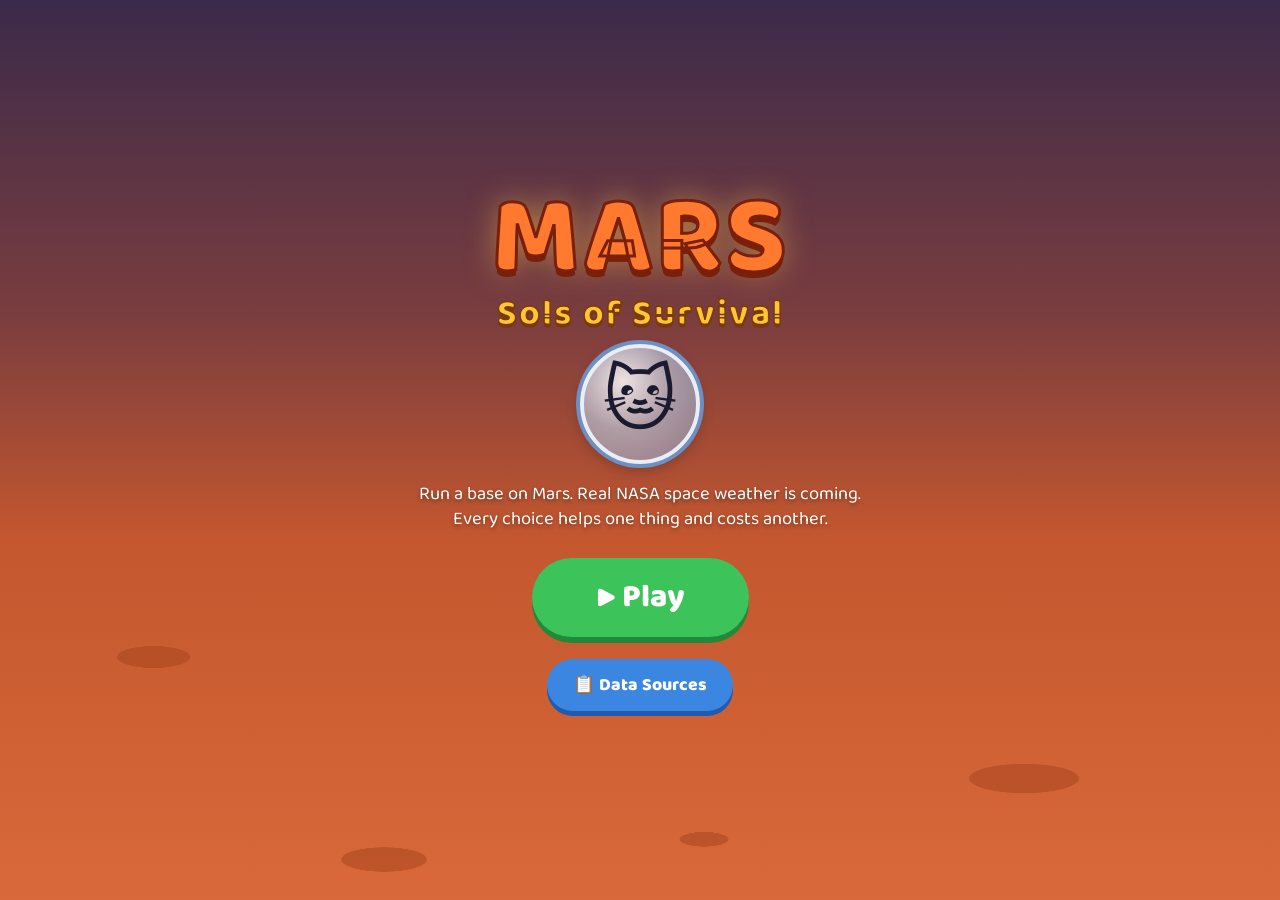
==== index.html @ ceb1aca8 "Playable MVP: 5-Sol Quick Mission with Ask Earth, debrief, data sources Co-Authored-By: Claude Opus " ====
<!doctype html>
<html lang="en">
<head>
  <meta charset="utf-8">
  <meta name="viewport" content="width=device-width, initial-scale=1">
  <title>Mars: Sols of Survival</title>
  <meta name="description" content="A browser game for kids: run a Mars outpost through real NASA space-weather events.">
  <link rel="preconnect" href="https://fonts.googleapis.com">
  <link rel="preconnect" href="https://fonts.gstatic.com" crossorigin>
  <link href="https://fonts.googleapis.com/css2?family=Baloo+2:wght@500;700;800&display=swap" rel="stylesheet">
  <link rel="stylesheet" href="css/style.css">
</head>
<body>

  <!-- ============ TITLE ============ -->
  <section id="screen-title" class="screen active">
    <div class="title-wrap">
      <h1 class="logo">MARS<span>Sols of Survival</span></h1>
      <div class="cat big" aria-hidden="true">🐱</div>
      <p class="tagline">Run a base on Mars. Real NASA space weather is coming.<br>Every choice helps one thing and costs another.</p>
      <button class="btn btn-play" data-action="start">▶ Play</button>
      <div class="row">
        <button class="btn btn-blue" data-action="sources">📋 Data Sources</button>
      </div>
    </div>
  </section>

  <!-- ============ BRIEFING ============ -->
  <section id="screen-brief" class="screen">
    <div class="panel brief">
      <h2>Mission briefing</h2>
      <p class="cat-line"><span class="cat" aria-hidden="true">🐱</span> Hi, commander! I'm Astro-Cat. Keep these three bars above zero for <b>5 Sols</b>.</p>
      <ul class="brief-list">
        <li><span class="ico">⚡</span><b>Power</b> runs everything. It drops every Sol.</li>
        <li><span class="ico">💨</span><b>Life Support</b> is air, water and food. It drops every Sol.</li>
        <li><span class="ico">🧑‍🚀</span><b>Crew Health</b> drops when radiation hits the crew.</li>
      </ul>
      <p class="small"><b>Sol</b> = one day on Mars (24 hours and 40 minutes).</p>
      <button class="btn btn-play" data-action="begin">Let's go!</button>
    </div>
  </section>

  <!-- ============ GAME ============ -->
  <section id="screen-game" class="screen">
    <header class="topbar">
      <div class="sol" id="sol-label">SOL 1</div>
      <div class="bars">
        <div class="bar" id="bar-power"><span class="ico">⚡</span><div class="track"><div class="fill"></div><span class="num"></span></div><span class="lbl">Power</span></div>
        <div class="bar" id="bar-life"><span class="ico">💨</span><div class="track"><div class="fill"></div><span class="num"></span></div><span class="lbl">Life Support</span></div>
        <div class="bar" id="bar-health"><span class="ico">🧑‍🚀</span><div class="track"><div class="fill"></div><span class="num"></span></div><span class="lbl">Crew Health</span></div>
      </div>
      <div class="shield" title="Shield Level"><span class="ico">🛡️</span><span><span id="shield-num">0</span>/3</span><span class="lbl">Shield</span></div>
      <div class="stars" title="Science Stars"><span class="ico">⭐</span><span id="stars-num">0</span><span class="lbl">Stars</span></div>
    </header>

    <main class="game-main">
      <div class="base">
        <div class="base-title">Your base</div>
        <div class="slots" id="slots"></div>
        <div class="net" id="net-line"></div>
      </div>

      <aside class="tray">
        <div class="tray-head">
          <h3>Build &amp; Work</h3>
          <div class="ap" id="ap" aria-label="Action points"></div>
        </div>
        <div id="tray-buttons"></div>
        <button class="btn btn-go" id="btn-ready" data-action="ready">Ready! Bring on the Sol ▶</button>
      </aside>

      <aside class="forecast" id="forecast"></aside>
    </main>

    <footer class="cat-box">
      <span class="cat" aria-hidden="true">🐱</span>
      <p id="cat-say">Let's build!</p>
    </footer>
  </section>

  <!-- ============ EVENT / REVEAL OVERLAY ============ -->
  <div id="overlay" class="overlay hidden" role="dialog" aria-modal="true">
    <div class="panel modal" id="modal"></div>
  </div>

  <!-- ============ DEBRIEF ============ -->
  <section id="screen-debrief" class="screen">
    <div class="panel debrief" id="debrief"></div>
  </section>

  <!-- ============ DATA SOURCES ============ -->
  <section id="screen-sources" class="screen">
    <div class="panel sources">
      <h2>Data Sources</h2>
      <p>Every event in this game really happened. Each one shows its source.</p>
      <div id="sources-list"></div>
      <div class="real-vs">
        <h3>Real vs. simplified</h3>
        <p><b>Real:</b> event dates, flare classes, radiation measurements, Earth–Mars light delay, the 2018 dust storm.</p>
        <p><b>Simplified for play:</b> bar sizes, how much each module makes, how fast Sols go by, and how radiation turns into Crew Health points.</p>
        <p><b>Badges:</b> <span class="badge archive">ARCHIVE</span> means real past data stored in the game. Nothing here is live unless it says <span class="badge live">LIVE</span>.</p>
      </div>
      <div class="ai-note">
        <h3>How we made this</h3>
        <p>Game code was written with help from Claude (Anthropic). Concept art was AI-generated. Our team chose and checked all NASA data, facts and game design.</p>
      </div>
      <button class="btn btn-blue" data-action="home">◀ Back</button>
    </div>
  </section>

  <script src="data/events.js"></script>
  <script src="js/game.js"></script>
</body>
</html>
---- css/style.css ----
/* Mars: Sols of Survival – styles
   Bright cartoon Mars look from the mockups. Every bar uses icon + number, not only color. */

:root {
  --sky-top: #3b2a4a;
  --sky-bottom: #c4572e;
  --ground: #d9693a;
  --ground-dark: #a8461f;
  --panel: #1f3f7a;
  --panel-light: #2c5aa8;
  --panel-border: #5fa8ff;
  --card: #fff6e6;
  --ink: #1b1b2f;
  --ink-soft: #4a4a63;
  --white: #ffffff;
  --gold: #ffc533;
  --power: #ffb020;
  --life: #3fb6e8;
  --health: #45c26a;
  --danger: #e5484d;
  --go: #3cc35a;
  --go-dark: #23893a;
  --blue: #3a86e0;
  --blue-dark: #1f5bb0;
  --radius: 18px;
  --font: "Baloo 2", "Segoe UI", system-ui, sans-serif;
}

* { box-sizing: border-box; }

html, body { margin: 0; height: 100%; }

body {
  font-family: var(--font);
  color: var(--ink);
  background: linear-gradient(180deg, var(--sky-top) 0%, #7a3d3f 35%, var(--sky-bottom) 60%, var(--ground) 100%);
  background-attachment: fixed;
  min-height: 100vh;
  font-size: 18px;
  line-height: 1.35;
}

/* crater dots on the ground */
body::before {
  content: "";
  position: fixed; inset: 55% 0 0 0;
  background:
    radial-gradient(ellipse 60px 18px at 12% 40%, var(--ground-dark) 60%, transparent 62%),
    radial-gradient(ellipse 90px 24px at 80% 70%, var(--ground-dark) 60%, transparent 62%),
    radial-gradient(ellipse 40px 12px at 55% 85%, var(--ground-dark) 60%, transparent 62%),
    radial-gradient(ellipse 70px 20px at 30% 90%, var(--ground-dark) 60%, transparent 62%);
  opacity: .55;
  pointer-events: none;
  z-index: -1;
}

button { font-family: inherit; }

.hidden { display: none !important; }

/* ---------- screens ---------- */
.screen { display: none; min-height: 100vh; padding: 16px; }
.screen.active { display: flex; flex-direction: column; }

/* ---------- buttons ---------- */
.btn {
  border: 0;
  border-radius: 999px;
  padding: 12px 26px;
  font-size: 1.1rem;
  font-weight: 800;
  cursor: pointer;
  color: var(--white);
  background: var(--blue);
  box-shadow: 0 5px 0 var(--blue-dark);
  transition: transform .08s, box-shadow .08s, filter .15s;
  min-height: 48px;
}
.btn:hover { filter: brightness(1.08); }
.btn:active { transform: translateY(3px); box-shadow: 0 2px 0 var(--blue-dark); }
.btn:focus-visible { outline: 4px solid var(--gold); outline-offset: 3px; }
.btn:disabled { filter: grayscale(.8) brightness(.85); cursor: not-allowed; }
.btn-play, .btn-go { background: var(--go); box-shadow: 0 6px 0 var(--go-dark); }
.btn-play { font-size: 2rem; padding: 14px 64px; }
.btn-blue { background: var(--blue); }

/* ---------- title ---------- */
.title-wrap { margin: auto; text-align: center; max-width: 640px; }
.logo {
  margin: 0;
  font-size: clamp(4rem, 14vw, 7rem);
  font-weight: 800;
  line-height: .9;
  color: #ff7a2f;
  -webkit-text-stroke: 3px #7a1f0a;
  text-shadow: 0 6px 0 #7a1f0a, 0 0 30px rgba(255, 200, 80, .5);
  letter-spacing: 2px;
}
.logo span {
  display: block;
  font-size: .32em;
  color: var(--gold);
  -webkit-text-stroke: 1.5px #7a3a0a;
  text-shadow: 0 3px 0 #7a3a0a;
  margin-top: 8px;
}
.tagline { color: var(--white); font-size: 1.15rem; text-shadow: 0 2px 4px rgba(0,0,0,.4); margin: 18px 0 26px; }
.row { display: flex; gap: 14px; justify-content: center; margin-top: 22px; flex-wrap: wrap; }

/* Astro-Cat: a cat in a helmet bubble */
.cat {
  display: inline-grid; place-items: center;
  width: 64px; height: 64px;
  font-size: 38px;
  border-radius: 50%;
  background: radial-gradient(circle at 35% 30%, rgba(255,255,255,.85), rgba(190,225,255,.55) 45%, rgba(120,170,230,.45));
  border: 4px solid #e8eef8;
  box-shadow: 0 0 0 4px #6c8fc4, 0 6px 14px rgba(0,0,0,.25);
  flex: 0 0 auto;
}
.cat.big { width: 120px; height: 120px; font-size: 72px; margin: 14px auto 0; }

/* ---------- panels ---------- */
.panel {
  background: var(--card);
  border-radius: var(--radius);
  border: 5px solid var(--panel-border);
  box-shadow: 0 10px 0 rgba(0,0,0,.18), 0 20px 40px rgba(0,0,0,.25);
  padding: 22px 26px;
  max-width: 760px;
  width: 100%;
  margin: auto;
}
.panel h2 { margin: 0 0 10px; font-size: 2rem; color: #c94a17; }
.panel h3 { margin: 16px 0 6px; color: var(--blue-dark); }
.small { font-size: .95rem; color: var(--ink-soft); }

.cat-line { display: flex; gap: 14px; align-items: center; font-size: 1.15rem; }
.brief-list { list-style: none; padding: 0; margin: 16px 0; }
.brief-list li { display: flex; align-items: center; gap: 12px; padding: 8px 0; font-size: 1.1rem; }
.brief-list .ico { font-size: 1.8rem; width: 40px; text-align: center; }

/* ---------- game top bar ---------- */
#screen-game { padding: 12px; gap: 12px; }
.topbar {
  display: flex; align-items: center; gap: 14px; flex-wrap: wrap;
  background: rgba(20, 20, 40, .55);
  border-radius: var(--radius);
  padding: 10px 14px;
  color: var(--white);
}
.sol {
  font-size: 2.2rem; font-weight: 800; color: #ff8a3d;
  -webkit-text-stroke: 1.5px #6a1a06; text-shadow: 0 3px 0 #6a1a06;
  min-width: 120px;
}
.bars { display: flex; gap: 14px; flex: 1; flex-wrap: wrap; }
.bar { display: grid; grid-template-columns: auto 1fr; grid-template-rows: auto auto; column-gap: 6px; flex: 1; min-width: 170px; }
.bar .ico { grid-row: 1 / 3; font-size: 1.9rem; align-self: center; }
.bar .track {
  position: relative; height: 30px; border-radius: 999px;
  background: rgba(0,0,0,.45); border: 3px solid rgba(255,255,255,.7); overflow: hidden;
}
.bar .fill { height: 100%; width: 50%; border-radius: 999px; transition: width .6s ease; }
#bar-power .fill { background: linear-gradient(180deg, #ffd166, var(--power)); }
#bar-life .fill { background: linear-gradient(180deg, #8fe0ff, var(--life)); }
#bar-health .fill { background: linear-gradient(180deg, #8ff0a8, var(--health)); }
.bar.low .track { border-color: var(--danger); animation: pulse 1s infinite; }
.bar .num { position: absolute; inset: 0; display: grid; place-items: center; font-weight: 800; color: var(--white); text-shadow: 0 1px 3px #000; }
.bar .lbl { font-size: .9rem; font-weight: 700; text-align: center; }
.shield, .stars { display: grid; justify-items: center; font-weight: 800; font-size: 1.2rem; min-width: 64px; }
.shield .ico, .stars .ico { font-size: 1.7rem; }
.shield .lbl, .stars .lbl { font-size: .8rem; font-weight: 700; }

@keyframes pulse { 50% { box-shadow: 0 0 0 4px rgba(229,72,77,.6); } }

/* ---------- game main area ---------- */
.game-main {
  display: grid;
  grid-template-columns: 1fr 300px;
  grid-template-rows: 1fr auto;
  grid-template-areas: "base tray" "forecast tray";
  gap: 12px;
  flex: 1;
}
.base {
  grid-area: base;
  background: rgba(255, 220, 120, .12);
  border: 3px dashed rgba(255, 230, 140, .8);
  border-radius: var(--radius);
  padding: 14px;
  display: flex; flex-direction: column;
}
.base-title { color: var(--white); font-weight: 800; font-size: 1.2rem; text-shadow: 0 2px 3px rgba(0,0,0,.4); }
.slots {
  display: grid;
  grid-template-columns: repeat(auto-fill, minmax(118px, 1fr));
  gap: 10px; margin-top: 10px; align-content: start; flex: 1;
}
.slot {
  background: rgba(255,255,255,.88);
  border-radius: 14px;
  padding: 10px 6px;
  text-align: center;
  border: 3px solid #f2c27a;
  box-shadow: 0 4px 0 rgba(0,0,0,.15);
  animation: pop .35s ease;
}
.slot .big-ico { font-size: 2.6rem; line-height: 1; }
.slot .name { font-weight: 800; font-size: .95rem; }
.slot .eff { font-size: .8rem; color: var(--ink-soft); }
.slot.habitat { border-color: #9fb6d6; background: rgba(235,242,255,.92); }
.slot.empty { background: rgba(255,255,255,.2); border: 3px dashed rgba(255,255,255,.6); color: rgba(255,255,255,.85); box-shadow: none; display: grid; place-items: center; font-weight: 700; animation: none; }
@keyframes pop { 0% { transform: scale(.6); opacity: 0; } 70% { transform: scale(1.08); } 100% { transform: scale(1); opacity: 1; } }

.net {
  margin-top: 10px; background: rgba(0,0,0,.4); color: var(--white);
  border-radius: 12px; padding: 8px 12px; font-weight: 700; font-size: .95rem;
}
.net .pos { color: #8ff0a8; }
.net .neg { color: #ffb3b3; }

/* ---------- build tray ---------- */
.tray {
  grid-area: tray;
  background: var(--panel);
  border: 4px solid var(--panel-border);
  border-radius: var(--radius);
  padding: 12px;
  color: var(--white);
  display: flex; flex-direction: column; gap: 8px;
}
.tray-head { display: flex; justify-content: space-between; align-items: center; }
.tray h3 { margin: 0; font-size: 1.4rem; color: var(--white); }
.ap { display: flex; gap: 6px; align-items: center; font-weight: 800; }
.ap .dot { width: 20px; height: 20px; border-radius: 50%; background: #2a3550; border: 2px solid #6f7fa3; }
.ap .dot.on { background: #6dff8a; border-color: #b7ffc5; box-shadow: 0 0 10px #6dff8a; }
.tray-btn {
  width: 100%;
  display: grid; grid-template-columns: 44px 1fr; gap: 8px; align-items: center;
  text-align: left;
  background: var(--card); color: var(--ink);
  border: 3px solid #f2c27a; border-radius: 14px;
  padding: 8px 10px; cursor: pointer;
  box-shadow: 0 4px 0 rgba(0,0,0,.25);
  min-height: 60px;
}
.tray-btn:hover:not(:disabled) { border-color: var(--gold); transform: translateY(-1px); }
.tray-btn:focus-visible { outline: 4px solid var(--gold); outline-offset: 2px; }
.tray-btn:disabled { opacity: .5; cursor: not-allowed; }
.tray-btn .big-ico { font-size: 2rem; text-align: center; }
.tray-btn .name { font-weight: 800; display: block; }
.tray-btn .cost { font-size: .82rem; color: var(--ink-soft); display: block; line-height: 1.25; }
.tray-sub { font-size: .85rem; font-weight: 800; color: #bcd6ff; margin-top: 6px; text-transform: uppercase; letter-spacing: 1px; }
#btn-ready { margin-top: auto; font-size: 1.05rem; }

/* ---------- forecast ---------- */
.forecast {
  grid-area: forecast;
  background: linear-gradient(135deg, #2c6ad4, #1f4fa3);
  border: 4px solid var(--panel-border);
  border-radius: var(--radius);
  color: var(--white);
  padding: 12px 16px;
  display: grid; grid-template-columns: 70px 1fr; gap: 12px; align-items: center;
}
.forecast .big-ico { font-size: 3.2rem; text-align: center; }
.forecast h3 { margin: 0; font-size: 1.15rem; color: var(--gold); letter-spacing: 1px; }
.forecast .fc-title { font-size: 1.3rem; font-weight: 800; }
.forecast .meta { font-size: .9rem; opacity: .95; }
.danger { letter-spacing: 2px; }

.badge {
  display: inline-block; padding: 1px 10px; border-radius: 999px;
  font-size: .75rem; font-weight: 800; letter-spacing: 1px; vertical-align: middle;
}
.badge.archive { background: #ff9f43; color: #3a1a00; }
.badge.live { background: #3cc35a; color: #062b0f; }

/* ---------- Astro-Cat box ---------- */
.cat-box {
  display: flex; gap: 14px; align-items: center;
  background: var(--white);
  border-radius: var(--radius);
  border: 4px solid var(--panel-border);
  padding: 8px 16px;
  box-shadow: 0 6px 0 rgba(0,0,0,.15);
}
.cat-box p { margin: 0; font-weight: 700; font-size: 1.1rem; }

/* ---------- overlay (event + reveal) ---------- */
.overlay {
  position: fixed; inset: 0;
  background: rgba(15, 8, 25, .65);
  display: flex; padding: 16px; overflow-y: auto;
  z-index: 10;
}
.overlay.flash { animation: flash .6s ease; }
@keyframes flash { 0% { background: rgba(255,240,180,.9); } 100% { background: rgba(15,8,25,.65); } }
.overlay.redsky { animation: redsky 1s ease; }
@keyframes redsky { 0% { background: rgba(200,40,20,.85); } 100% { background: rgba(15,8,25,.65); } }

.modal .ev-head { display: flex; gap: 14px; align-items: center; }
.modal .ev-head .big-ico { font-size: 3.4rem; }
.modal h2 { margin: 0; }
.modal .why { font-size: 1.1rem; }
.citation { font-size: .85rem; color: var(--ink-soft); margin-top: 8px; }
.citation a { color: var(--blue-dark); }

details.real {
  background: #eaf3ff; border: 2px solid #b5d3ff; border-radius: 12px;
  padding: 8px 12px; margin: 12px 0;
}
details.real summary { cursor: pointer; font-weight: 800; color: var(--blue-dark); }

.choices { display: grid; grid-template-columns: repeat(auto-fit, minmax(180px, 1fr)); gap: 10px; margin-top: 12px; }
.choice {
  border: 3px solid #f2c27a; background: var(--white); border-radius: 14px;
  padding: 12px; cursor: pointer; text-align: left;
  box-shadow: 0 4px 0 rgba(0,0,0,.18);
  font-size: 1rem;
}
.choice:hover:not(:disabled) { border-color: var(--gold); background: #fffbea; }
.choice:focus-visible { outline: 4px solid var(--gold); outline-offset: 2px; }
.choice:disabled { opacity: .45; cursor: not-allowed; }
.choice .name { font-weight: 800; font-size: 1.15rem; display: block; }
.choice .cost { font-size: .88rem; color: var(--ink-soft); display: block; margin-top: 4px; }

.earth {
  margin-top: 12px; padding: 10px 12px; border-radius: 12px;
  background: #102a55; color: var(--white);
}
.earth .btn { padding: 8px 18px; font-size: 1rem; min-height: 40px; }
.earth p { margin: 6px 0 0; }

/* reveal */
.deltas { display: flex; gap: 10px; flex-wrap: wrap; margin: 12px 0; }
.delta {
  flex: 1; min-width: 130px; text-align: center; border-radius: 12px;
  padding: 8px; background: #f3f0ea; font-weight: 800; font-size: 1.15rem;
}
.delta .ico { font-size: 1.6rem; display: block; }
.delta.down { color: #b42318; }
.delta.up { color: #1a7f37; }
.because { font-size: 1.1rem; background: #fff1c9; border-radius: 12px; padding: 10px 12px; }
.realnum { font-size: 1rem; margin-top: 8px; }
.overnight { font-size: .95rem; color: var(--ink-soft); margin-top: 8px; }
.modal-actions { display: flex; justify-content: flex-end; margin-top: 14px; }

/* ---------- debrief ---------- */
.debrief .headline { font-size: 1.5rem; font-weight: 800; }
.timeline { width: 100%; border-collapse: collapse; margin: 12px 0; font-size: .95rem; }
.timeline th, .timeline td { padding: 6px 8px; text-align: center; border-bottom: 2px solid #eadfcf; }
.timeline th { color: var(--blue-dark); }
.tip { background: #e6f7ea; border-radius: 12px; padding: 10px 12px; font-size: 1.05rem; }
.score { font-size: 1.3rem; font-weight: 800; margin: 12px 0; }
.events-survived li { margin: 4px 0; }

/* ---------- sources ---------- */
.src {
  border: 2px solid #d9e6fb; border-radius: 12px; padding: 10px 12px; margin: 8px 0;
  background: var(--white);
}
.src .name { font-weight: 800; }
.real-vs, .ai-note { background: #fff1c9; border-radius: 12px; padding: 4px 14px 10px; margin: 14px 0; }
.ai-note { background: #eaf3ff; }

/* ---------- small screens ---------- */
@media (max-width: 820px) {
  body { font-size: 16px; }
  .game-main { grid-template-columns: 1fr; grid-template-areas: "forecast" "tray" "base"; }
  .topbar { justify-content: space-between; }
  .sol { font-size: 1.7rem; min-width: auto; order: 0; }
  .shield, .stars { order: 1; }
  .bars { order: 2; flex-basis: 100%; flex-direction: column; gap: 6px; }
  .bar { min-width: 0; grid-template-columns: 36px 1fr 96px; grid-template-rows: auto; align-items: center; }
  .bar .ico { grid-row: auto; font-size: 1.5rem; }
  .bar .lbl { text-align: left; }
  .slots { grid-template-columns: repeat(auto-fill, minmax(96px, 1fr)); }
  .btn-play { font-size: 1.6rem; padding: 12px 40px; }
  .panel { padding: 16px; }
}

@media (prefers-reduced-motion: reduce) {
  *, *::before, *::after { animation: none !important; transition: none !important; }
}
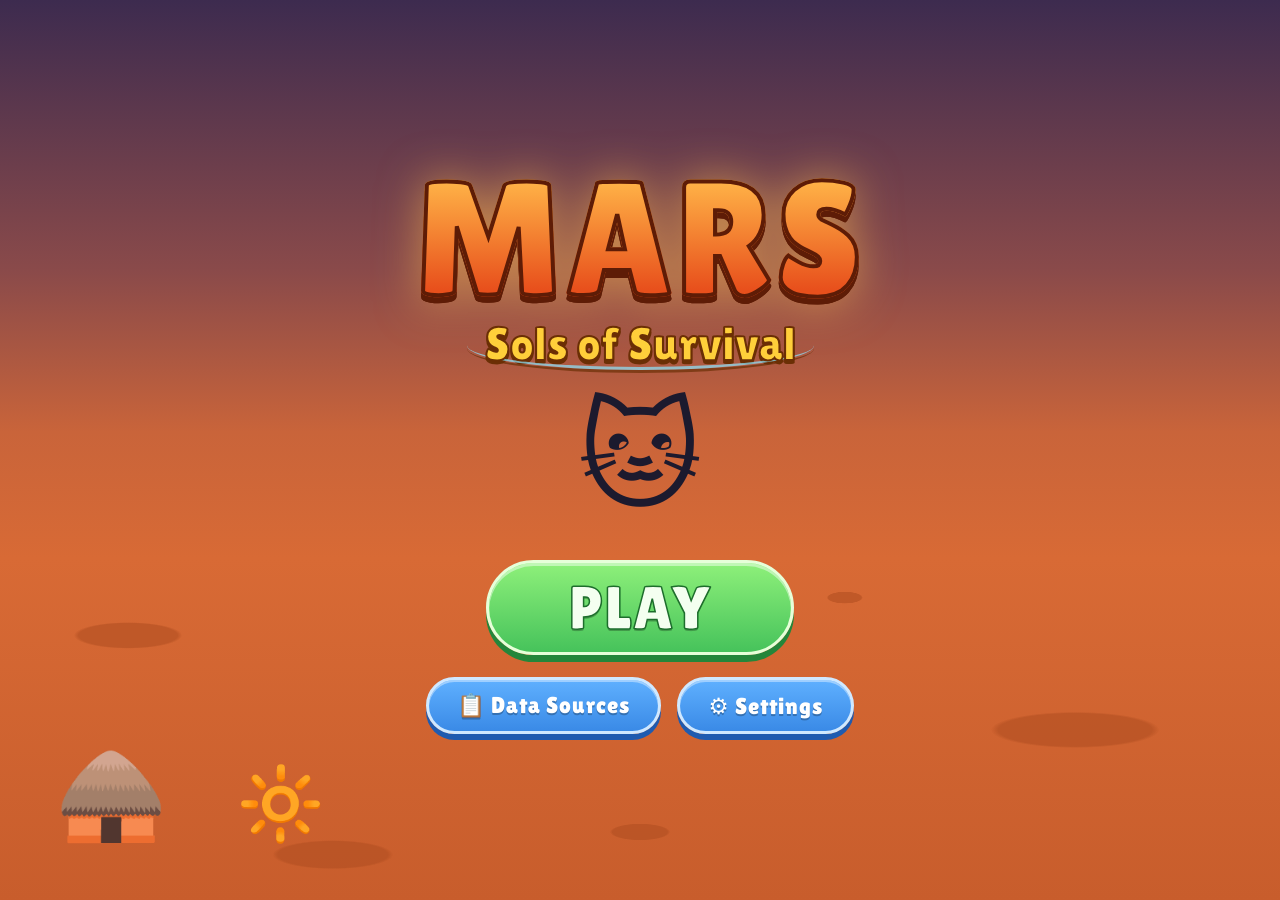
==== commit 055d9c92: "Match the mockups: menus, isometric grid, settings, Moon site, live DONKI Co-Authored-By: Claude Opu" ====
--- a/index.html
+++ b/index.html
@@ -4,78 +4,147 @@
   <meta charset="utf-8">
   <meta name="viewport" content="width=device-width, initial-scale=1">
   <title>Mars: Sols of Survival</title>
-  <meta name="description" content="A browser game for kids: run a Mars outpost through real NASA space-weather events.">
+  <meta name="description" content="A browser game for kids: run a Mars or Moon outpost through real NASA space-weather events.">
   <link rel="preconnect" href="https://fonts.googleapis.com">
   <link rel="preconnect" href="https://fonts.gstatic.com" crossorigin>
-  <link href="https://fonts.googleapis.com/css2?family=Baloo+2:wght@500;700;800&display=swap" rel="stylesheet">
+  <link href="https://fonts.googleapis.com/css2?family=Baloo+2:wght@500;700;800&family=Lilita+One&display=swap" rel="stylesheet">
   <link rel="stylesheet" href="css/style.css">
 </head>
-<body>
+<body class="site-mars">
+
+  <!-- ============ LOADING ============ -->
+  <section id="screen-loading" class="screen active">
+    <div class="hero">
+      <h1 class="logo"><span class="logo-main">MARS</span><span class="logo-sub">Sols of Survival</span></h1>
+      <div class="hero-cat"><div class="bubble">Hello!</div><div class="art-slot" data-art="cat" data-emoji="🐱"></div></div>
+      <div class="loading-label">LOADING...</div>
+      <div class="loadbar"><div class="loadfill" id="loadfill"></div><div class="rover" id="rover"><span class="art-slot" data-art="rover" data-emoji="🛻"></span></div></div>
+    </div>
+  </section>
 
   <!-- ============ TITLE ============ -->
-  <section id="screen-title" class="screen active">
-    <div class="title-wrap">
-      <h1 class="logo">MARS<span>Sols of Survival</span></h1>
-      <div class="cat big" aria-hidden="true">🐱</div>
-      <p class="tagline">Run a base on Mars. Real NASA space weather is coming.<br>Every choice helps one thing and costs another.</p>
-      <button class="btn btn-play" data-action="start">▶ Play</button>
+  <section id="screen-title" class="screen">
+    <div class="hero">
+      <h1 class="logo"><span class="logo-main">MARS</span><span class="logo-sub">Sols of Survival</span></h1>
+      <div class="hero-cat"><div class="art-slot" data-art="cat" data-emoji="🐱"></div></div>
+      <button class="btn btn-play" data-action="to-missions">PLAY</button>
       <div class="row">
         <button class="btn btn-blue" data-action="sources">📋 Data Sources</button>
-      </div>
-    </div>
+        <button class="btn btn-blue" data-action="settings">⚙️ Settings</button>
+      </div>
+    </div>
+    <div class="scene-deco" aria-hidden="true">
+      <span class="art-slot deco-dome" data-art="habitat" data-emoji="🛖"></span>
+      <span class="art-slot deco-solar" data-art="solar" data-emoji="🔆"></span>
+    </div>
+  </section>
+
+  <!-- ============ CHOOSE A MISSION ============ -->
+  <section id="screen-missions" class="screen">
+    <h2 class="big-title">CHOOSE A MISSION</h2>
+    <div class="cards4">
+      <button class="mcard m-quick" data-action="pick-mission" data-id="quick">
+        <span class="mc-art art-slot" data-art="card-quick" data-emoji="🚀"></span>
+        <span class="mc-name">QUICK MISSION</span>
+        <span class="mc-desc">5 real NASA events · about 3 minutes</span>
+        <span class="mc-tag">SELECT</span>
+      </button>
+      <button class="mcard m-endless" data-action="pick-mission" data-id="endless" disabled>
+        <span class="mc-art art-slot" data-art="card-endless" data-emoji="🛖"></span>
+        <span class="mc-name">ENDLESS BASE ∞</span>
+        <span class="mc-desc">Survive as long as you can</span>
+        <span class="mc-tag soon">COMING SOON</span>
+      </button>
+      <button class="mcard m-live" data-action="pick-mission" data-id="live">
+        <span class="mc-art art-slot" data-art="card-live" data-emoji="☀️"></span>
+        <span class="mc-name">TODAY'S SPACE WEATHER</span>
+        <span class="mc-desc">3 days of the Sun's real activity this week</span>
+        <span class="mc-tag live-tag">● LIVE</span>
+      </button>
+      <button class="mcard m-family" data-action="pick-mission" data-id="family" disabled>
+        <span class="mc-art art-slot" data-art="card-family" data-emoji="👨‍👩‍👧"></span>
+        <span class="mc-name">FAMILY / CLASS MODE</span>
+        <span class="mc-desc">Play together and talk about each choice</span>
+        <span class="mc-tag soon">COMING SOON</span>
+      </button>
+    </div>
+    <button class="btn btn-blue btn-back" data-action="home">◀ BACK</button>
+    <div class="corner-cat"><div class="art-slot" data-art="cat-point" data-fallback-art="cat" data-emoji="🐱"></div></div>
+  </section>
+
+  <!-- ============ CHOOSE LOCATION ============ -->
+  <section id="screen-location" class="screen">
+    <h2 class="big-title">CHOOSE OUTPOST LOCATION</h2>
+    <div class="cards2">
+      <button class="lcard l-mars" data-action="pick-site" data-id="mars">
+        <span class="lc-name">MARS OUTPOST</span>
+        <span class="lc-place">(Jezero Crater)</span>
+        <span class="lc-pic art-slot" data-art="site-mars" data-emoji="🔴"></span>
+        <span class="lc-row"><span class="lc-ico">🛰️</span><span><b>LIGHT DELAY</b><br>3 – 22 mins</span></span>
+        <span class="lc-row"><span class="lc-ico">🌪️</span><span><b>WEATHER</b><br>Dust Storms</span></span>
+        <span class="lc-row"><span class="lc-ico">☢️</span><span><b>RADIATION</b><br>Medium-High</span></span>
+      </button>
+      <button class="lcard l-moon" data-action="pick-site" data-id="moon">
+        <span class="lc-name">MOON BASE</span>
+        <span class="lc-place">(South Pole)</span>
+        <span class="lc-pic art-slot" data-art="site-moon" data-emoji="🌕"></span>
+        <span class="lc-row"><span class="lc-ico">🛰️</span><span><b>LIGHT DELAY</b><br>~1.3 seconds</span></span>
+        <span class="lc-row"><span class="lc-ico">🌑</span><span><b>WEATHER</b><br>None (long nights)</span></span>
+        <span class="lc-row"><span class="lc-ico">☢️</span><span><b>RADIATION</b><br>High</span></span>
+      </button>
+    </div>
+    <p class="hint-line" id="live-status"></p>
+    <button class="btn btn-blue btn-back" data-action="to-missions">◀ BACK</button>
+    <div class="corner-cat"><div class="art-slot" data-art="cat" data-emoji="🐱"></div></div>
   </section>
 
   <!-- ============ BRIEFING ============ -->
   <section id="screen-brief" class="screen">
-    <div class="panel brief">
-      <h2>Mission briefing</h2>
-      <p class="cat-line"><span class="cat" aria-hidden="true">🐱</span> Hi, commander! I'm Astro-Cat. Keep these three bars above zero for <b>5 Sols</b>.</p>
-      <ul class="brief-list">
-        <li><span class="ico">⚡</span><b>Power</b> runs everything. It drops every Sol.</li>
-        <li><span class="ico">💨</span><b>Life Support</b> is air, water and food. It drops every Sol.</li>
-        <li><span class="ico">🧑‍🚀</span><b>Crew Health</b> drops when radiation hits the crew.</li>
-      </ul>
-      <p class="small"><b>Sol</b> = one day on Mars (24 hours and 40 minutes).</p>
-      <button class="btn btn-play" data-action="begin">Let's go!</button>
-    </div>
+    <div class="panel brief" id="brief"></div>
   </section>
 
   <!-- ============ GAME ============ -->
   <section id="screen-game" class="screen">
-    <header class="topbar">
+    <header class="hud">
       <div class="sol" id="sol-label">SOL 1</div>
       <div class="bars">
         <div class="bar" id="bar-power"><span class="ico">⚡</span><div class="track"><div class="fill"></div><span class="num"></span></div><span class="lbl">Power</span></div>
         <div class="bar" id="bar-life"><span class="ico">💨</span><div class="track"><div class="fill"></div><span class="num"></span></div><span class="lbl">Life Support</span></div>
         <div class="bar" id="bar-health"><span class="ico">🧑‍🚀</span><div class="track"><div class="fill"></div><span class="num"></span></div><span class="lbl">Crew Health</span></div>
       </div>
-      <div class="shield" title="Shield Level"><span class="ico">🛡️</span><span><span id="shield-num">0</span>/3</span><span class="lbl">Shield</span></div>
-      <div class="stars" title="Science Stars"><span class="ico">⭐</span><span id="stars-num">0</span><span class="lbl">Stars</span></div>
+      <div class="hud-side">
+        <div class="shield"><span class="lbl">Shield Level</span><span class="shield-badge">🛡️<b id="shield-num">0</b></span></div>
+        <div class="stars"><span class="lbl">Stars</span><span class="star-badge">⭐<b id="stars-num">0</b></span></div>
+        <button class="icon-btn" data-action="settings" aria-label="Settings">⚙️</button>
+      </div>
     </header>
 
-    <main class="game-main">
-      <div class="base">
-        <div class="base-title">Your base</div>
-        <div class="slots" id="slots"></div>
+    <div class="playfield">
+      <div class="grid-wrap">
+        <svg id="grid" viewBox="0 0 600 400" role="group" aria-label="Your base. Tap a glowing tile to build."></svg>
         <div class="net" id="net-line"></div>
       </div>
 
       <aside class="tray">
-        <div class="tray-head">
-          <h3>Build &amp; Work</h3>
-          <div class="ap" id="ap" aria-label="Action points"></div>
+        <div class="tabs">
+          <button class="tab active" data-action="tab" data-id="build">BUILD</button>
+          <button class="tab" data-action="tab" data-id="work">WORK</button>
         </div>
-        <div id="tray-buttons"></div>
-        <button class="btn btn-go" id="btn-ready" data-action="ready">Ready! Bring on the Sol ▶</button>
+        <div id="tray-buttons" class="tray-list"></div>
+        <div class="ap-row"><span>AP</span><span class="ap" id="ap"></span></div>
       </aside>
-
-      <aside class="forecast" id="forecast"></aside>
-    </main>
-
-    <footer class="cat-box">
-      <span class="cat" aria-hidden="true">🐱</span>
-      <p id="cat-say">Let's build!</p>
-    </footer>
+    </div>
+
+    <div class="bottom-row">
+      <div class="cat-box">
+        <div class="cat-pic art-slot" data-art="cat" data-emoji="🐱"></div>
+        <div class="speech" id="cat-say" aria-live="polite">Let's build!</div>
+      </div>
+      <div class="forecast-col">
+        <div class="forecast" id="forecast"></div>
+        <button class="btn btn-go" id="btn-ready" data-action="ready">READY! ▶</button>
+      </div>
+    </div>
   </section>
 
   <!-- ============ EVENT / REVEAL OVERLAY ============ -->
@@ -83,6 +152,24 @@
     <div class="panel modal" id="modal"></div>
   </div>
 
+  <!-- ============ SETTINGS ============ -->
+  <div id="settings" class="overlay hidden" role="dialog" aria-modal="true" aria-labelledby="settings-title">
+    <div class="settings-panel">
+      <button class="close-x" data-action="close-settings" aria-label="Close settings">✕</button>
+      <h2 id="settings-title" class="big-title small">SETTINGS</h2>
+      <div class="set-row"><span class="set-ico">🔊</span><span class="set-name">SOUND</span><button class="toggle" data-action="toggle" data-id="sound" role="switch"></button></div>
+      <div class="set-row"><span class="set-ico">💬</span><span class="set-name">READ ALOUD</span><button class="toggle" data-action="toggle" data-id="readAloud" role="switch"></button></div>
+      <div class="set-row"><span class="set-ico">🔠</span><span class="set-name">TEXT SIZE</span><input type="range" id="text-size" min="14" max="24" step="1" aria-label="Text size"></div>
+      <div class="set-row"><span class="set-ico">🌙</span><span class="set-name">CALM MODE</span><button class="toggle" data-action="toggle" data-id="calm" role="switch"></button></div>
+      <div class="set-row"><span class="set-ico">⏰</span><span class="set-name">SCREEN-TIME REMINDER</span>
+        <select id="reminder" aria-label="Screen-time reminder">
+          <option value="0">Off</option><option value="10">10 min</option><option value="20">20 min</option><option value="30">30 min</option>
+        </select>
+      </div>
+      <p class="small">Settings stay on this device only. Nothing is sent anywhere.</p>
+    </div>
+  </div>
+
   <!-- ============ DEBRIEF ============ -->
   <section id="screen-debrief" class="screen">
     <div class="panel debrief" id="debrief"></div>
@@ -90,22 +177,23 @@
 
   <!-- ============ DATA SOURCES ============ -->
   <section id="screen-sources" class="screen">
-    <div class="panel sources">
-      <h2>Data Sources</h2>
-      <p>Every event in this game really happened. Each one shows its source.</p>
-      <div id="sources-list"></div>
-      <div class="real-vs">
-        <h3>Real vs. simplified</h3>
-        <p><b>Real:</b> event dates, flare classes, radiation measurements, Earth–Mars light delay, the 2018 dust storm.</p>
-        <p><b>Simplified for play:</b> bar sizes, how much each module makes, how fast Sols go by, and how radiation turns into Crew Health points.</p>
-        <p><b>Badges:</b> <span class="badge archive">ARCHIVE</span> means real past data stored in the game. Nothing here is live unless it says <span class="badge live">LIVE</span>.</p>
-      </div>
-      <div class="ai-note">
-        <h3>How we made this</h3>
-        <p>Game code was written with help from Claude (Anthropic). Concept art was AI-generated. Our team chose and checked all NASA data, facts and game design.</p>
-      </div>
-      <button class="btn btn-blue" data-action="home">◀ Back</button>
-    </div>
+    <h2 class="big-title">DATA SOURCES</h2>
+    <div class="sources-wrap">
+      <div class="sources-panel">
+        <h3>NASA DATA SOURCES</h3>
+        <div id="sources-list"></div>
+      </div>
+      <div class="real-box">
+        <h3>REAL vs. SIMPLIFIED!</h3>
+        <p><b>Real:</b> event dates, flare classes, CME speeds, radiation measured by Curiosity on Mars and Chang'e-4 on the Moon, the 2018 Mars dust storm, message delay to Earth.</p>
+        <p><b>Simplified for play:</b> bar sizes, how much each building makes, how long a Sol lasts in the game, and how radiation turns into Crew Health points.</p>
+        <p><span class="badge live">LIVE</span> = fetched from NASA today. <span class="badge archive">ARCHIVE</span> = real past data stored in the game. <span class="badge offline">OFFLINE</span> = live data could not load, so we used the archive.</p>
+        <h3>HOW WE MADE THIS</h3>
+        <p>Game code was written with help from Claude (Anthropic). The art was made with AI image tools. Our team chose and checked every NASA fact, number and design decision.</p>
+        <div class="science-cat"><div class="bubble">Science is cool!</div><div class="art-slot" data-art="cat" data-emoji="🐱"></div></div>
+      </div>
+    </div>
+    <button class="btn btn-blue btn-back" data-action="home">◀ BACK</button>
   </section>
 
   <script src="data/events.js"></script>
--- a/css/style.css
+++ b/css/style.css
@@ -1,354 +1,460 @@
-/* Mars: Sols of Survival – styles
-   Bright cartoon Mars look from the mockups. Every bar uses icon + number, not only color. */
+/* Mars: Sols of Survival – styles, matched to the team's mockups in docs/mockups/.
+   Chunky orange titles with dark outlines, blue game panels, cream cards, glowing grid.
+   Every bar shows icon + number, not only color. */
 
 :root {
-  --sky-top: #3b2a4a;
-  --sky-bottom: #c4572e;
-  --ground: #d9693a;
-  --ground-dark: #a8461f;
-  --panel: #1f3f7a;
-  --panel-light: #2c5aa8;
-  --panel-border: #5fa8ff;
-  --card: #fff6e6;
-  --ink: #1b1b2f;
-  --ink-soft: #4a4a63;
+  --sky-top: #3d2b4f;
+  --sky-mid: #8a4a4a;
+  --ground: #d86a35;
+  --ground-dark: #b14f22;
+  --panel: #1d4d9a;
+  --panel-deep: #163a78;
+  --panel-border: #6fb6ff;
+  --card: #fff4df;
+  --card-border: #f0c070;
+  --ink: #1c1a2e;
+  --ink-soft: #4b4a63;
   --white: #ffffff;
-  --gold: #ffc533;
-  --power: #ffb020;
-  --life: #3fb6e8;
-  --health: #45c26a;
+  --gold: #ffcf3a;
+  --title-top: #ffb347;
+  --title-bottom: #e8501c;
+  --title-edge: #5e1c06;
+  --power: #ffad1f;
+  --life: #35b3ea;
+  --health: #47c76b;
   --danger: #e5484d;
-  --go: #3cc35a;
-  --go-dark: #23893a;
-  --blue: #3a86e0;
+  --go: #46c35b;
+  --go-dark: #24863a;
+  --blue: #3a8ae6;
   --blue-dark: #1f5bb0;
-  --radius: 18px;
+  --radius: 22px;
   --font: "Baloo 2", "Segoe UI", system-ui, sans-serif;
+  --font-title: "Lilita One", "Baloo 2", system-ui, sans-serif;
+  --bg-image: none;
 }
 
 * { box-sizing: border-box; }
-
-html, body { margin: 0; height: 100%; }
+html { font-size: 18px; }
+html, body { margin: 0; min-height: 100%; }
 
 body {
   font-family: var(--font);
   color: var(--ink);
-  background: linear-gradient(180deg, var(--sky-top) 0%, #7a3d3f 35%, var(--sky-bottom) 60%, var(--ground) 100%);
+  font-size: 1rem;
+  line-height: 1.35;
+  background-color: var(--ground);
+  background-image: var(--bg-image), linear-gradient(180deg, var(--sky-top) 0%, var(--sky-mid) 30%, #c9643a 48%, var(--ground) 62%, #c85d2c 100%);
+  background-size: cover, cover;
+  background-position: center bottom;
   background-attachment: fixed;
   min-height: 100vh;
-  font-size: 18px;
-  line-height: 1.35;
-}
-
-/* crater dots on the ground */
+  overflow-x: hidden;
+}
+body.site-moon {
+  --sky-top: #05060f;
+  --sky-mid: #10142a;
+  --ground: #8d8f98;
+  --ground-dark: #6c6e78;
+  background-image: var(--bg-image), linear-gradient(180deg, #05060f 0%, #10142a 40%, #3a3d4a 52%, #8d8f98 64%, #7a7c86 100%);
+}
+body.has-bg-mars.site-mars { --bg-image: url("../assets/bg-mars.png"); }
+body.has-bg-moon.site-moon { --bg-image: url("../assets/bg-moon.png"); }
+
+/* drawn craters, hidden once a real background image is loaded */
 body::before {
   content: "";
-  position: fixed; inset: 55% 0 0 0;
+  position: fixed; inset: 58% 0 0 0;
   background:
-    radial-gradient(ellipse 60px 18px at 12% 40%, var(--ground-dark) 60%, transparent 62%),
-    radial-gradient(ellipse 90px 24px at 80% 70%, var(--ground-dark) 60%, transparent 62%),
-    radial-gradient(ellipse 40px 12px at 55% 85%, var(--ground-dark) 60%, transparent 62%),
-    radial-gradient(ellipse 70px 20px at 30% 90%, var(--ground-dark) 60%, transparent 62%);
-  opacity: .55;
-  pointer-events: none;
-  z-index: -1;
-}
+    radial-gradient(ellipse 90px 22px at 10% 30%, var(--ground-dark) 55%, transparent 60%),
+    radial-gradient(ellipse 140px 30px at 84% 55%, var(--ground-dark) 55%, transparent 60%),
+    radial-gradient(ellipse 50px 14px at 50% 82%, var(--ground-dark) 55%, transparent 60%),
+    radial-gradient(ellipse 100px 24px at 26% 88%, var(--ground-dark) 55%, transparent 60%),
+    radial-gradient(ellipse 30px 10px at 66% 20%, var(--ground-dark) 55%, transparent 60%);
+  opacity: .6; pointer-events: none; z-index: -1;
+}
+body.has-bg-mars.site-mars::before, body.has-bg-moon.site-moon::before { display: none; }
+/* stars for the Moon sky */
+body.site-moon::after {
+  content: ""; position: fixed; inset: 0 0 50% 0; pointer-events: none; z-index: -1;
+  background-image:
+    radial-gradient(2px 2px at 10% 20%, #fff 50%, transparent 51%),
+    radial-gradient(1.5px 1.5px at 30% 60%, #fff 50%, transparent 51%),
+    radial-gradient(2px 2px at 55% 15%, #fff 50%, transparent 51%),
+    radial-gradient(1.5px 1.5px at 75% 40%, #fff 50%, transparent 51%),
+    radial-gradient(2px 2px at 90% 10%, #fff 50%, transparent 51%),
+    radial-gradient(1.5px 1.5px at 45% 75%, #fff 50%, transparent 51%);
+}
+body.has-bg-moon.site-moon::after { display: none; }
 
 button { font-family: inherit; }
-
 .hidden { display: none !important; }
+.small { font-size: .9rem; color: var(--ink-soft); }
+
+/* ---------- art slots: an <img> from assets/ or an emoji fallback ---------- */
+.art-slot { display: inline-grid; place-items: center; }
+.art-slot img { width: 100%; height: 100%; object-fit: contain; display: block; }
+.art-slot .emoji { line-height: 1; }
 
 /* ---------- screens ---------- */
-.screen { display: none; min-height: 100vh; padding: 16px; }
+.screen { display: none; min-height: 100vh; padding: 16px; position: relative; }
 .screen.active { display: flex; flex-direction: column; }
+
+/* ---------- titles (chunky orange with dark outline) ---------- */
+.logo { margin: 0; text-align: center; font-family: var(--font-title); font-weight: 400; line-height: .9; }
+.logo-main {
+  display: block;
+  font-size: clamp(4.5rem, 16vw, 9rem);
+  letter-spacing: 4px;
+  background: linear-gradient(180deg, var(--title-top) 10%, var(--title-bottom) 85%);
+  -webkit-background-clip: text; background-clip: text; color: transparent;
+  -webkit-text-stroke: 4px var(--title-edge);
+  filter: drop-shadow(0 6px 0 var(--title-edge)) drop-shadow(0 0 22px rgba(255, 190, 80, .55));
+}
+.logo-sub {
+  display: inline-block; margin-top: 10px;
+  font-size: clamp(1.4rem, 4.5vw, 2.6rem);
+  color: var(--gold);
+  -webkit-text-stroke: 2px #6b2f05;
+  filter: drop-shadow(0 3px 0 #6b2f05);
+  padding: 2px 18px;
+  border-bottom: 3px solid rgba(140, 230, 255, .7);
+  border-radius: 50%;
+}
+.big-title {
+  margin: 8px 0 18px; text-align: center;
+  font-family: var(--font-title); font-weight: 400;
+  font-size: clamp(2rem, 6vw, 3.6rem); letter-spacing: 2px;
+  background: linear-gradient(180deg, #ffe066 15%, #ff9a1f 85%);
+  -webkit-background-clip: text; background-clip: text; color: transparent;
+  -webkit-text-stroke: 3px #7a3006;
+  filter: drop-shadow(0 4px 0 #7a3006) drop-shadow(0 0 16px rgba(255, 210, 90, .5));
+}
+.big-title.small { font-size: 2.4rem; margin: 0 0 14px; }
 
 /* ---------- buttons ---------- */
 .btn {
-  border: 0;
-  border-radius: 999px;
-  padding: 12px 26px;
-  font-size: 1.1rem;
-  font-weight: 800;
-  cursor: pointer;
+  border: 0; border-radius: 999px; padding: 12px 28px;
+  font-family: var(--font-title); font-weight: 400; font-size: 1.25rem; letter-spacing: 1px;
+  cursor: pointer; color: var(--white);
+  background: linear-gradient(180deg, #5fb0ff, var(--blue));
+  box-shadow: 0 6px 0 var(--blue-dark), inset 0 2px 0 rgba(255,255,255,.4);
+  border: 3px solid #cfe8ff;
+  text-shadow: 0 2px 0 rgba(0,0,0,.25);
+  transition: transform .08s, box-shadow .08s, filter .15s;
+  min-height: 52px;
+}
+.btn:hover { filter: brightness(1.08); }
+.btn:active { transform: translateY(4px); box-shadow: 0 2px 0 var(--blue-dark); }
+.btn:focus-visible, .mcard:focus-visible, .lcard:focus-visible, .tray-btn:focus-visible, .choice:focus-visible, .toggle:focus-visible, .tab:focus-visible, .icon-btn:focus-visible {
+  outline: 4px solid var(--gold); outline-offset: 3px;
+}
+.btn:disabled { filter: grayscale(.8) brightness(.85); cursor: not-allowed; }
+.btn-play, .btn-go {
+  background: linear-gradient(180deg, #8ef07a, var(--go));
+  box-shadow: 0 7px 0 var(--go-dark), inset 0 3px 0 rgba(255,255,255,.45);
+  border-color: #e6ffd9;
+}
+.btn-play { font-size: clamp(2.2rem, 7vw, 3.4rem); padding: 10px 80px; color: #f4fff0; -webkit-text-stroke: 1.5px #1d6e2c; }
+.btn-back { position: absolute; left: 20px; bottom: 20px; }
+.row { display: flex; gap: 16px; justify-content: center; margin-top: 22px; flex-wrap: wrap; }
+
+/* ---------- loading + title hero ---------- */
+.hero { margin: auto; text-align: center; max-width: 760px; width: 100%; position: relative; z-index: 1; }
+.hero-cat { position: relative; width: 170px; height: 170px; margin: 10px auto; font-size: 120px; }
+.hero-cat .art-slot { width: 100%; height: 100%; }
+.bubble {
+  position: absolute; right: -70px; top: -10px;
+  background: var(--white); border: 3px solid #1c1a2e; border-radius: 18px;
+  padding: 4px 14px; font-weight: 800; font-size: 1.1rem;
+}
+.loading-label { font-family: var(--font-title); font-size: 2rem; color: #e9f6ff; -webkit-text-stroke: 1.5px #1d3a6b; letter-spacing: 2px; margin-top: 20px; }
+.loadbar {
+  position: relative; height: 34px; max-width: 560px; margin: 10px auto;
+  background: #1b2333; border: 4px solid #8fa4c6; border-radius: 999px; overflow: visible;
+}
+.loadfill { height: 100%; width: 0%; border-radius: 999px; background: linear-gradient(180deg, #a6ff8f, #35c24f); box-shadow: 0 0 14px #6dff8a; transition: width .25s; }
+.rover { position: absolute; top: -14px; left: 0; width: 56px; height: 56px; font-size: 40px; transform: translateX(-28px); transition: left .25s; }
+.rover .art-slot { width: 100%; height: 100%; }
+.scene-deco { position: absolute; left: 2%; bottom: 4%; display: flex; align-items: flex-end; gap: 10px; pointer-events: none; }
+.deco-dome { width: 170px; height: 130px; font-size: 90px; }
+.deco-solar { width: 150px; height: 110px; font-size: 70px; }
+.corner-cat { position: absolute; right: 2%; bottom: 2%; width: 200px; height: 200px; font-size: 130px; pointer-events: none; }
+.corner-cat .art-slot { width: 100%; height: 100%; }
+
+/* ---------- mission cards ---------- */
+.cards4 { display: grid; grid-template-columns: repeat(2, minmax(0, 1fr)); gap: 22px; max-width: 860px; width: 100%; margin: 0 auto; }
+.mcard {
+  position: relative; text-align: left; cursor: pointer;
+  border-radius: 26px; border: 5px solid #fff1c2; padding: 0; overflow: hidden;
+  min-height: 190px; display: flex; flex-direction: column; justify-content: flex-end;
+  box-shadow: 0 8px 0 rgba(0,0,0,.25), 0 0 24px rgba(255, 220, 120, .35);
+  transition: transform .12s;
   color: var(--white);
-  background: var(--blue);
-  box-shadow: 0 5px 0 var(--blue-dark);
-  transition: transform .08s, box-shadow .08s, filter .15s;
-  min-height: 48px;
-}
-.btn:hover { filter: brightness(1.08); }
-.btn:active { transform: translateY(3px); box-shadow: 0 2px 0 var(--blue-dark); }
-.btn:focus-visible { outline: 4px solid var(--gold); outline-offset: 3px; }
-.btn:disabled { filter: grayscale(.8) brightness(.85); cursor: not-allowed; }
-.btn-play, .btn-go { background: var(--go); box-shadow: 0 6px 0 var(--go-dark); }
-.btn-play { font-size: 2rem; padding: 14px 64px; }
-.btn-blue { background: var(--blue); }
-
-/* ---------- title ---------- */
-.title-wrap { margin: auto; text-align: center; max-width: 640px; }
-.logo {
-  margin: 0;
-  font-size: clamp(4rem, 14vw, 7rem);
-  font-weight: 800;
-  line-height: .9;
-  color: #ff7a2f;
-  -webkit-text-stroke: 3px #7a1f0a;
-  text-shadow: 0 6px 0 #7a1f0a, 0 0 30px rgba(255, 200, 80, .5);
-  letter-spacing: 2px;
-}
-.logo span {
-  display: block;
-  font-size: .32em;
-  color: var(--gold);
-  -webkit-text-stroke: 1.5px #7a3a0a;
-  text-shadow: 0 3px 0 #7a3a0a;
-  margin-top: 8px;
-}
-.tagline { color: var(--white); font-size: 1.15rem; text-shadow: 0 2px 4px rgba(0,0,0,.4); margin: 18px 0 26px; }
-.row { display: flex; gap: 14px; justify-content: center; margin-top: 22px; flex-wrap: wrap; }
-
-/* Astro-Cat: a cat in a helmet bubble */
-.cat {
-  display: inline-grid; place-items: center;
-  width: 64px; height: 64px;
-  font-size: 38px;
-  border-radius: 50%;
-  background: radial-gradient(circle at 35% 30%, rgba(255,255,255,.85), rgba(190,225,255,.55) 45%, rgba(120,170,230,.45));
-  border: 4px solid #e8eef8;
-  box-shadow: 0 0 0 4px #6c8fc4, 0 6px 14px rgba(0,0,0,.25);
-  flex: 0 0 auto;
-}
-.cat.big { width: 120px; height: 120px; font-size: 72px; margin: 14px auto 0; }
+}
+.mcard:hover:not(:disabled) { transform: translateY(-3px) scale(1.01); }
+.mcard:disabled { cursor: not-allowed; filter: saturate(.55) brightness(.85); }
+.m-quick { background: linear-gradient(160deg, #ffbf5f, #e5772a); }
+.m-endless { background: linear-gradient(160deg, #8fe39a, #2f9e5a); }
+.m-live { background: linear-gradient(160deg, #5a63d8, #2b2f8f); }
+.m-family { background: linear-gradient(160deg, #ff9b8e, #d9566b); }
+.mc-art { position: absolute; right: 8px; top: 8px; width: 46%; height: 70%; font-size: 70px; opacity: .95; }
+.mc-name { position: relative; font-family: var(--font-title); font-size: 1.7rem; line-height: 1; padding: 0 16px; -webkit-text-stroke: 1.2px rgba(70, 20, 0, .7); text-shadow: 0 3px 0 rgba(0,0,0,.25); max-width: 62%; }
+.mc-desc { position: relative; font-weight: 700; font-size: .95rem; padding: 4px 16px 0; max-width: 60%; text-shadow: 0 1px 2px rgba(0,0,0,.35); }
+.mc-tag {
+  align-self: flex-end; margin: 10px 0 0; padding: 6px 18px 4px 22px;
+  background: rgba(255,255,255,.92); color: #6b2f05; font-family: var(--font-title); font-size: 1.1rem;
+  border-radius: 18px 0 0 0;
+}
+.mc-tag.soon { color: #555; }
+.live-tag { color: #fff !important; background: #e5333a !important; position: absolute; top: 12px; right: 12px; border-radius: 999px; padding: 2px 12px; animation: blink 1.6s infinite; }
+@keyframes blink { 50% { opacity: .55; } }
+
+/* ---------- location cards ---------- */
+.cards2 { display: grid; grid-template-columns: repeat(2, minmax(0, 300px)); gap: 26px; justify-content: center; }
+.lcard {
+  cursor: pointer; border-radius: 26px; padding: 16px 18px 20px; text-align: left;
+  display: flex; flex-direction: column; gap: 8px; align-items: stretch;
+  box-shadow: 0 8px 0 rgba(0,0,0,.25), 0 0 26px rgba(255, 220, 120, .45);
+  transition: transform .12s; font-size: 1rem; color: var(--ink);
+}
+.lcard:hover { transform: translateY(-3px); }
+.l-mars { background: #fde6c4; border: 6px solid #ff9a3c; }
+.l-moon { background: #dff2ff; border: 6px solid #8fd3ff; }
+.lc-name { font-family: var(--font-title); font-size: 1.9rem; text-align: center; line-height: 1; }
+.l-mars .lc-name { color: #ff7a2a; -webkit-text-stroke: 1.2px #7a2a05; }
+.l-moon .lc-name { color: #4ec3f2; -webkit-text-stroke: 1.2px #0f4c74; }
+.lc-place { text-align: center; font-weight: 700; color: var(--ink-soft); margin-top: -6px; }
+.lc-pic { width: 150px; height: 150px; margin: 4px auto; border-radius: 50%; overflow: hidden; border: 5px solid #ffcf8a; background: #f7c99a; font-size: 90px; }
+.l-moon .lc-pic { border-color: #a8dcff; background: #1c2440; }
+.lc-row { display: grid; grid-template-columns: 44px 1fr; gap: 8px; align-items: center; font-size: 1rem; line-height: 1.15; }
+.lc-ico { font-size: 1.8rem; text-align: center; }
+.hint-line { text-align: center; color: var(--white); font-weight: 700; text-shadow: 0 2px 3px rgba(0,0,0,.5); min-height: 1.4em; }
 
 /* ---------- panels ---------- */
 .panel {
-  background: var(--card);
-  border-radius: var(--radius);
-  border: 5px solid var(--panel-border);
+  background: var(--card); border-radius: var(--radius); border: 5px solid var(--panel-border);
   box-shadow: 0 10px 0 rgba(0,0,0,.18), 0 20px 40px rgba(0,0,0,.25);
-  padding: 22px 26px;
-  max-width: 760px;
-  width: 100%;
-  margin: auto;
-}
-.panel h2 { margin: 0 0 10px; font-size: 2rem; color: #c94a17; }
+  padding: 22px 26px; max-width: 780px; width: 100%; margin: auto;
+}
+.panel h2 { margin: 0 0 10px; font-family: var(--font-title); font-weight: 400; font-size: 2.1rem; color: #e0601f; }
 .panel h3 { margin: 16px 0 6px; color: var(--blue-dark); }
-.small { font-size: .95rem; color: var(--ink-soft); }
-
-.cat-line { display: flex; gap: 14px; align-items: center; font-size: 1.15rem; }
-.brief-list { list-style: none; padding: 0; margin: 16px 0; }
-.brief-list li { display: flex; align-items: center; gap: 12px; padding: 8px 0; font-size: 1.1rem; }
+.cat-line { display: flex; gap: 14px; align-items: center; font-size: 1.1rem; }
+.cat-line .mini-cat { width: 72px; height: 72px; font-size: 54px; flex: 0 0 auto; }
+.brief-list { list-style: none; padding: 0; margin: 14px 0; }
+.brief-list li { display: flex; align-items: center; gap: 12px; padding: 6px 0; font-size: 1.1rem; }
 .brief-list .ico { font-size: 1.8rem; width: 40px; text-align: center; }
 
-/* ---------- game top bar ---------- */
-#screen-game { padding: 12px; gap: 12px; }
-.topbar {
-  display: flex; align-items: center; gap: 14px; flex-wrap: wrap;
-  background: rgba(20, 20, 40, .55);
-  border-radius: var(--radius);
-  padding: 10px 14px;
-  color: var(--white);
-}
+/* ---------- HUD ---------- */
+#screen-game { padding: 10px 14px; gap: 10px; }
+.hud { display: flex; align-items: center; gap: 16px; flex-wrap: wrap; }
 .sol {
-  font-size: 2.2rem; font-weight: 800; color: #ff8a3d;
-  -webkit-text-stroke: 1.5px #6a1a06; text-shadow: 0 3px 0 #6a1a06;
-  min-width: 120px;
-}
-.bars { display: flex; gap: 14px; flex: 1; flex-wrap: wrap; }
-.bar { display: grid; grid-template-columns: auto 1fr; grid-template-rows: auto auto; column-gap: 6px; flex: 1; min-width: 170px; }
-.bar .ico { grid-row: 1 / 3; font-size: 1.9rem; align-self: center; }
+  font-family: var(--font-title); font-size: 3.2rem; line-height: 1; min-width: 150px;
+  background: linear-gradient(180deg, #ffd166 10%, #ff6a1f 85%);
+  -webkit-background-clip: text; background-clip: text; color: transparent;
+  -webkit-text-stroke: 2.5px #5e1c06; filter: drop-shadow(0 4px 0 #5e1c06);
+}
+.bars { display: flex; gap: 18px; flex: 1; flex-wrap: wrap; justify-content: center; }
+.bar { display: grid; grid-template-columns: auto 1fr; grid-template-rows: auto auto; column-gap: 0; flex: 1; min-width: 180px; max-width: 260px; }
+.bar .ico {
+  grid-row: 1; font-size: 2.1rem; z-index: 2; margin-right: -14px; align-self: center;
+  filter: drop-shadow(0 2px 0 rgba(0,0,0,.4));
+}
 .bar .track {
-  position: relative; height: 30px; border-radius: 999px;
-  background: rgba(0,0,0,.45); border: 3px solid rgba(255,255,255,.7); overflow: hidden;
-}
-.bar .fill { height: 100%; width: 50%; border-radius: 999px; transition: width .6s ease; }
-#bar-power .fill { background: linear-gradient(180deg, #ffd166, var(--power)); }
-#bar-life .fill { background: linear-gradient(180deg, #8fe0ff, var(--life)); }
-#bar-health .fill { background: linear-gradient(180deg, #8ff0a8, var(--health)); }
-.bar.low .track { border-color: var(--danger); animation: pulse 1s infinite; }
-.bar .num { position: absolute; inset: 0; display: grid; place-items: center; font-weight: 800; color: var(--white); text-shadow: 0 1px 3px #000; }
-.bar .lbl { font-size: .9rem; font-weight: 700; text-align: center; }
-.shield, .stars { display: grid; justify-items: center; font-weight: 800; font-size: 1.2rem; min-width: 64px; }
-.shield .ico, .stars .ico { font-size: 1.7rem; }
-.shield .lbl, .stars .lbl { font-size: .8rem; font-weight: 700; }
-
-@keyframes pulse { 50% { box-shadow: 0 0 0 4px rgba(229,72,77,.6); } }
-
-/* ---------- game main area ---------- */
-.game-main {
-  display: grid;
-  grid-template-columns: 1fr 300px;
-  grid-template-rows: 1fr auto;
-  grid-template-areas: "base tray" "forecast tray";
-  gap: 12px;
-  flex: 1;
-}
-.base {
-  grid-area: base;
-  background: rgba(255, 220, 120, .12);
-  border: 3px dashed rgba(255, 230, 140, .8);
-  border-radius: var(--radius);
-  padding: 14px;
-  display: flex; flex-direction: column;
-}
-.base-title { color: var(--white); font-weight: 800; font-size: 1.2rem; text-shadow: 0 2px 3px rgba(0,0,0,.4); }
-.slots {
-  display: grid;
-  grid-template-columns: repeat(auto-fill, minmax(118px, 1fr));
-  gap: 10px; margin-top: 10px; align-content: start; flex: 1;
-}
-.slot {
-  background: rgba(255,255,255,.88);
-  border-radius: 14px;
-  padding: 10px 6px;
-  text-align: center;
-  border: 3px solid #f2c27a;
-  box-shadow: 0 4px 0 rgba(0,0,0,.15);
-  animation: pop .35s ease;
-}
-.slot .big-ico { font-size: 2.6rem; line-height: 1; }
-.slot .name { font-weight: 800; font-size: .95rem; }
-.slot .eff { font-size: .8rem; color: var(--ink-soft); }
-.slot.habitat { border-color: #9fb6d6; background: rgba(235,242,255,.92); }
-.slot.empty { background: rgba(255,255,255,.2); border: 3px dashed rgba(255,255,255,.6); color: rgba(255,255,255,.85); box-shadow: none; display: grid; place-items: center; font-weight: 700; animation: none; }
-@keyframes pop { 0% { transform: scale(.6); opacity: 0; } 70% { transform: scale(1.08); } 100% { transform: scale(1); opacity: 1; } }
+  position: relative; height: 36px; border-radius: 999px;
+  background: #2a1a1a; border: 4px solid #3a2420; overflow: hidden;
+  box-shadow: 0 0 0 3px rgba(255,255,255,.75);
+}
+.bar .fill { height: 100%; width: 50%; border-radius: 999px; transition: width .6s ease; box-shadow: inset 0 4px 0 rgba(255,255,255,.35); }
+#bar-power .fill { background: linear-gradient(180deg, #ffd56b, var(--power)); }
+#bar-life .fill { background: linear-gradient(180deg, #9ae6ff, var(--life)); }
+#bar-health .fill { background: linear-gradient(180deg, #9cf0a8, var(--health)); }
+.bar.low .track { animation: pulse 1s infinite; }
+.bar .num { position: absolute; inset: 0; display: grid; place-items: center; font-family: var(--font-title); font-size: 1.2rem; color: var(--white); -webkit-text-stroke: 1px #2a1a10; }
+.bar .lbl { grid-column: 2; font-family: var(--font-title); color: var(--white); text-align: center; -webkit-text-stroke: .8px #2a1a10; text-shadow: 0 2px 0 rgba(0,0,0,.35); }
+@keyframes pulse { 50% { box-shadow: 0 0 0 4px var(--danger); } }
+
+.hud-side { display: flex; gap: 14px; align-items: center; }
+.shield, .stars { display: grid; justify-items: center; color: var(--white); }
+.shield .lbl, .stars .lbl { font-family: var(--font-title); font-size: .95rem; -webkit-text-stroke: .6px #2a1a10; }
+.shield-badge, .star-badge {
+  display: grid; place-items: center; position: relative;
+  width: 58px; height: 58px; font-size: 2.2rem;
+  filter: drop-shadow(0 0 8px rgba(255, 220, 120, .8));
+}
+.shield-badge b, .star-badge b {
+  position: absolute; bottom: -4px; right: -6px; font-family: var(--font-title); font-weight: 400;
+  font-size: 1.1rem; background: var(--panel); color: var(--white); border: 2px solid var(--white);
+  border-radius: 999px; min-width: 26px; height: 26px; display: grid; place-items: center;
+}
+.icon-btn { background: var(--panel); border: 3px solid var(--panel-border); color: var(--white); border-radius: 50%; width: 48px; height: 48px; font-size: 1.4rem; cursor: pointer; }
+
+/* ---------- playfield ---------- */
+.playfield { display: grid; grid-template-columns: 1fr 250px; gap: 14px; flex: 1; min-height: 0; }
+.grid-wrap { display: flex; flex-direction: column; align-items: center; justify-content: center; min-height: 0; }
+#grid { width: 100%; max-width: 760px; height: auto; max-height: 52vh; overflow: visible; }
+#grid .tile { fill: rgba(255, 220, 110, .05); stroke: #ffe27a; stroke-width: 1.6; stroke-dasharray: 7 5; filter: drop-shadow(0 0 3px #ffd84a); }
+#grid .tile.can-place { fill: rgba(255, 236, 140, .38); cursor: pointer; stroke-dasharray: none; stroke-width: 2.5; animation: glow 1.1s ease-in-out infinite; }
+#grid .tile.can-place:hover, #grid .tile.can-place:focus { fill: rgba(140, 255, 160, .55); outline: none; }
+#grid .tile.taken { fill: rgba(255,255,255,.06); }
+@keyframes glow { 50% { fill: rgba(255, 236, 140, .12); } }
+#grid .sprite { pointer-events: none; }
+#grid .sprite.new { animation: drop .45s ease-out; transform-box: fill-box; transform-origin: 50% 100%; }
+@keyframes drop { 0% { transform: translateY(-40px) scale(.7); opacity: 0; } 70% { transform: translateY(4px) scale(1.05); opacity: 1; } 100% { transform: none; } }
+#grid .emoji-sprite { text-anchor: middle; dominant-baseline: auto; }
 
 .net {
-  margin-top: 10px; background: rgba(0,0,0,.4); color: var(--white);
-  border-radius: 12px; padding: 8px 12px; font-weight: 700; font-size: .95rem;
-}
-.net .pos { color: #8ff0a8; }
-.net .neg { color: #ffb3b3; }
-
-/* ---------- build tray ---------- */
+  margin-top: 6px; background: rgba(20, 10, 30, .6); color: var(--white);
+  border-radius: 999px; padding: 6px 16px; font-weight: 700; font-size: .95rem;
+}
+.net .pos { color: #9df3ad; }
+.net .neg { color: #ffb8b8; }
+
+/* ---------- build tray (blue panel like the mockup) ---------- */
 .tray {
-  grid-area: tray;
-  background: var(--panel);
-  border: 4px solid var(--panel-border);
-  border-radius: var(--radius);
-  padding: 12px;
-  color: var(--white);
+  background: linear-gradient(180deg, var(--panel), var(--panel-deep));
+  border: 5px solid var(--panel-border); border-radius: var(--radius);
+  padding: 10px; color: var(--white);
   display: flex; flex-direction: column; gap: 8px;
-}
-.tray-head { display: flex; justify-content: space-between; align-items: center; }
-.tray h3 { margin: 0; font-size: 1.4rem; color: var(--white); }
-.ap { display: flex; gap: 6px; align-items: center; font-weight: 800; }
-.ap .dot { width: 20px; height: 20px; border-radius: 50%; background: #2a3550; border: 2px solid #6f7fa3; }
-.ap .dot.on { background: #6dff8a; border-color: #b7ffc5; box-shadow: 0 0 10px #6dff8a; }
+  box-shadow: 0 8px 0 rgba(0,0,0,.25);
+  max-height: 58vh;
+}
+.tabs { display: grid; grid-template-columns: 1fr 1fr; gap: 6px; }
+.tab { font-family: var(--font-title); font-size: 1.3rem; border-radius: 14px; border: 3px solid transparent; background: rgba(255,255,255,.12); color: #cfe3ff; cursor: pointer; padding: 4px 0; }
+.tab.active { background: var(--white); color: var(--panel); border-color: var(--panel-border); }
+.tray-list { display: flex; flex-direction: column; gap: 8px; overflow-y: auto; padding: 2px; flex: 1; }
 .tray-btn {
-  width: 100%;
-  display: grid; grid-template-columns: 44px 1fr; gap: 8px; align-items: center;
-  text-align: left;
-  background: var(--card); color: var(--ink);
-  border: 3px solid #f2c27a; border-radius: 14px;
-  padding: 8px 10px; cursor: pointer;
-  box-shadow: 0 4px 0 rgba(0,0,0,.25);
-  min-height: 60px;
-}
+  width: 100%; cursor: pointer; text-align: center; color: var(--ink);
+  background: var(--card); border: 4px solid var(--card-border); border-radius: 16px;
+  padding: 6px 8px 8px; box-shadow: 0 4px 0 rgba(0,0,0,.25);
+  display: grid; grid-template-rows: auto auto auto; justify-items: center; gap: 2px;
+}
+.tray-btn .t-name { font-weight: 800; font-size: 1rem; }
+.tray-btn .t-pic { width: 100%; height: 70px; font-size: 46px; background: #f7d9a8; border-radius: 10px; overflow: hidden; }
+.tray-btn .t-pic img { object-fit: contain; }
+.tray-btn .t-cost { font-size: .82rem; font-weight: 700; color: var(--ink-soft); line-height: 1.2; }
+.tray-btn .t-eff { font-size: .82rem; color: #1d6e2c; font-weight: 700; line-height: 1.2; }
 .tray-btn:hover:not(:disabled) { border-color: var(--gold); transform: translateY(-1px); }
-.tray-btn:focus-visible { outline: 4px solid var(--gold); outline-offset: 2px; }
+.tray-btn.selected { border-color: #46c35b; box-shadow: 0 0 0 4px #9df3ad, 0 4px 0 rgba(0,0,0,.25); }
 .tray-btn:disabled { opacity: .5; cursor: not-allowed; }
-.tray-btn .big-ico { font-size: 2rem; text-align: center; }
-.tray-btn .name { font-weight: 800; display: block; }
-.tray-btn .cost { font-size: .82rem; color: var(--ink-soft); display: block; line-height: 1.25; }
-.tray-sub { font-size: .85rem; font-weight: 800; color: #bcd6ff; margin-top: 6px; text-transform: uppercase; letter-spacing: 1px; }
-#btn-ready { margin-top: auto; font-size: 1.05rem; }
-
-/* ---------- forecast ---------- */
+.tray-btn.greenhouse .t-pic { background: #cdeec0; }
+.ap-row {
+  display: flex; align-items: center; justify-content: space-between;
+  background: var(--panel-deep); border: 3px solid var(--panel-border); border-radius: 16px;
+  padding: 6px 12px; font-family: var(--font-title); font-size: 1.8rem;
+}
+.ap { display: flex; gap: 8px; }
+.ap .dot { width: 22px; height: 22px; border-radius: 50%; background: #1f6b35; border: 2px solid #3a8f50; }
+.ap .dot.on { background: #7dff8f; border-color: #c9ffd2; box-shadow: 0 0 12px #6dff8a; }
+
+/* ---------- bottom row: Astro-Cat + forecast ---------- */
+.bottom-row { display: grid; grid-template-columns: 1fr 360px; gap: 14px; align-items: end; }
+.cat-box { display: flex; align-items: flex-end; gap: 6px; }
+.cat-pic {
+  width: 120px; height: 120px; font-size: 80px; flex: 0 0 auto;
+  background: var(--panel); border: 5px solid var(--panel-border); border-radius: 22px;
+  overflow: hidden;
+}
+.speech {
+  position: relative; background: var(--white); color: var(--ink);
+  border: 4px solid #1c1a2e; border-radius: 20px; padding: 10px 16px;
+  font-weight: 800; font-size: 1.1rem; margin-bottom: 18px; max-width: 520px;
+}
+.speech::before {
+  content: ""; position: absolute; left: -16px; bottom: 16px;
+  border-width: 10px 16px 10px 0; border-style: solid; border-color: transparent #1c1a2e transparent transparent;
+}
+.forecast-col { display: flex; flex-direction: column; gap: 8px; }
 .forecast {
-  grid-area: forecast;
-  background: linear-gradient(135deg, #2c6ad4, #1f4fa3);
-  border: 4px solid var(--panel-border);
-  border-radius: var(--radius);
-  color: var(--white);
-  padding: 12px 16px;
-  display: grid; grid-template-columns: 70px 1fr; gap: 12px; align-items: center;
-}
-.forecast .big-ico { font-size: 3.2rem; text-align: center; }
-.forecast h3 { margin: 0; font-size: 1.15rem; color: var(--gold); letter-spacing: 1px; }
-.forecast .fc-title { font-size: 1.3rem; font-weight: 800; }
-.forecast .meta { font-size: .9rem; opacity: .95; }
-.danger { letter-spacing: 2px; }
-
-.badge {
-  display: inline-block; padding: 1px 10px; border-radius: 999px;
-  font-size: .75rem; font-weight: 800; letter-spacing: 1px; vertical-align: middle;
-}
+  background: linear-gradient(160deg, #3c86e8, #2560c4);
+  border: 5px solid #cfe8ff; border-radius: 24px; color: var(--white);
+  padding: 10px 14px; display: grid; grid-template-columns: 76px 1fr; gap: 10px; align-items: center;
+  box-shadow: 0 8px 0 rgba(0,0,0,.25);
+}
+.forecast .big-ico { font-size: 3.4rem; text-align: center; }
+.forecast .fc-label { font-family: var(--font-title); font-size: 1.5rem; line-height: 1; letter-spacing: 1px; }
+.forecast .fc-next { font-family: var(--font-title); font-size: 1.05rem; color: #e9f4ff; }
+.forecast .fc-next b { color: var(--gold); font-weight: 400; }
+.forecast .meta { font-size: .85rem; opacity: .95; line-height: 1.25; }
+#btn-ready { font-size: 1.6rem; }
+
+.badge { display: inline-block; padding: 1px 10px; border-radius: 999px; font-size: .72rem; font-weight: 800; letter-spacing: 1px; vertical-align: middle; font-family: var(--font); }
 .badge.archive { background: #ff9f43; color: #3a1a00; }
 .badge.live { background: #3cc35a; color: #062b0f; }
-
-/* ---------- Astro-Cat box ---------- */
-.cat-box {
-  display: flex; gap: 14px; align-items: center;
-  background: var(--white);
-  border-radius: var(--radius);
-  border: 4px solid var(--panel-border);
-  padding: 8px 16px;
-  box-shadow: 0 6px 0 rgba(0,0,0,.15);
-}
-.cat-box p { margin: 0; font-weight: 700; font-size: 1.1rem; }
+.badge.offline { background: #c9ced8; color: #262a33; }
 
 /* ---------- overlay (event + reveal) ---------- */
-.overlay {
-  position: fixed; inset: 0;
-  background: rgba(15, 8, 25, .65);
-  display: flex; padding: 16px; overflow-y: auto;
-  z-index: 10;
-}
-.overlay.flash { animation: flash .6s ease; }
-@keyframes flash { 0% { background: rgba(255,240,180,.9); } 100% { background: rgba(15,8,25,.65); } }
-.overlay.redsky { animation: redsky 1s ease; }
-@keyframes redsky { 0% { background: rgba(200,40,20,.85); } 100% { background: rgba(15,8,25,.65); } }
-
+.overlay { position: fixed; inset: 0; background: rgba(15, 8, 25, .65); display: flex; padding: 16px; overflow-y: auto; z-index: 10; }
+.overlay.flash { animation: flash .7s ease; }
+@keyframes flash { 0% { background: rgba(255, 245, 190, .92); } 100% { background: rgba(15, 8, 25, .65); } }
+.overlay.redsky { animation: redsky 1.1s ease; }
+@keyframes redsky { 0% { background: rgba(200, 60, 20, .88); } 100% { background: rgba(15, 8, 25, .65); } }
+.overlay.dark { animation: dark 1.1s ease; }
+@keyframes dark { 0% { background: rgba(0, 0, 0, .95); } 100% { background: rgba(15, 8, 25, .65); } }
 .modal .ev-head { display: flex; gap: 14px; align-items: center; }
 .modal .ev-head .big-ico { font-size: 3.4rem; }
 .modal h2 { margin: 0; }
-.modal .why { font-size: 1.1rem; }
-.citation { font-size: .85rem; color: var(--ink-soft); margin-top: 8px; }
+.modal .why { font-size: 1.05rem; font-weight: 500; }
+.citation { font-size: .85rem; color: var(--ink-soft); margin-top: 6px; }
 .citation a { color: var(--blue-dark); }
-
-details.real {
-  background: #eaf3ff; border: 2px solid #b5d3ff; border-radius: 12px;
-  padding: 8px 12px; margin: 12px 0;
-}
+details.real { background: #eaf3ff; border: 2px solid #b5d3ff; border-radius: 12px; padding: 8px 12px; margin: 12px 0; }
 details.real summary { cursor: pointer; font-weight: 800; color: var(--blue-dark); }
-
-.choices { display: grid; grid-template-columns: repeat(auto-fit, minmax(180px, 1fr)); gap: 10px; margin-top: 12px; }
+.choices { display: grid; grid-template-columns: repeat(auto-fit, minmax(180px, 1fr)); gap: 10px; margin-top: 10px; }
 .choice {
-  border: 3px solid #f2c27a; background: var(--white); border-radius: 14px;
-  padding: 12px; cursor: pointer; text-align: left;
-  box-shadow: 0 4px 0 rgba(0,0,0,.18);
-  font-size: 1rem;
+  border: 4px solid var(--card-border); background: var(--white); border-radius: 16px;
+  padding: 12px; cursor: pointer; text-align: left; box-shadow: 0 4px 0 rgba(0,0,0,.18); font-size: 1rem;
 }
 .choice:hover:not(:disabled) { border-color: var(--gold); background: #fffbea; }
-.choice:focus-visible { outline: 4px solid var(--gold); outline-offset: 2px; }
 .choice:disabled { opacity: .45; cursor: not-allowed; }
+.choice.recommended { border-color: #46c35b; box-shadow: 0 0 0 4px #b9f5c4; }
 .choice .name { font-weight: 800; font-size: 1.15rem; display: block; }
 .choice .cost { font-size: .88rem; color: var(--ink-soft); display: block; margin-top: 4px; }
-
-.earth {
-  margin-top: 12px; padding: 10px 12px; border-radius: 12px;
-  background: #102a55; color: var(--white);
-}
-.earth .btn { padding: 8px 18px; font-size: 1rem; min-height: 40px; }
+.earth { margin-top: 12px; padding: 10px 12px; border-radius: 14px; background: #102a55; color: var(--white); }
+.earth .btn { padding: 6px 18px; font-size: 1.05rem; min-height: 42px; }
 .earth p { margin: 6px 0 0; }
-
-/* reveal */
 .deltas { display: flex; gap: 10px; flex-wrap: wrap; margin: 12px 0; }
-.delta {
-  flex: 1; min-width: 130px; text-align: center; border-radius: 12px;
-  padding: 8px; background: #f3f0ea; font-weight: 800; font-size: 1.15rem;
-}
+.delta { flex: 1; min-width: 130px; text-align: center; border-radius: 12px; padding: 8px; background: #f3efe6; font-weight: 800; font-size: 1.1rem; }
 .delta .ico { font-size: 1.6rem; display: block; }
 .delta.down { color: #b42318; }
 .delta.up { color: #1a7f37; }
-.because { font-size: 1.1rem; background: #fff1c9; border-radius: 12px; padding: 10px 12px; }
+.because { font-size: 1.08rem; background: #fff1c9; border-radius: 12px; padding: 10px 12px; }
 .realnum { font-size: 1rem; margin-top: 8px; }
-.overnight { font-size: .95rem; color: var(--ink-soft); margin-top: 8px; }
+.overnight { font-size: .92rem; color: var(--ink-soft); margin-top: 8px; }
 .modal-actions { display: flex; justify-content: flex-end; margin-top: 14px; }
 
+/* ---------- settings ---------- */
+.settings-panel {
+  position: relative; margin: auto; width: 100%; max-width: 640px;
+  background: linear-gradient(180deg, #2a6fd0, #1d4d9a);
+  border: 7px solid #ffb54a; border-radius: 30px; padding: 20px 22px 18px;
+  box-shadow: 0 10px 0 rgba(0,0,0,.3);
+}
+.close-x {
+  position: absolute; right: -18px; top: -18px; width: 58px; height: 58px; border-radius: 50%;
+  background: radial-gradient(circle at 40% 35%, #ff7b7b, #d92b2b); color: var(--white);
+  border: 5px solid var(--white); font-size: 1.6rem; font-weight: 800; cursor: pointer; box-shadow: 0 4px 0 rgba(0,0,0,.3);
+}
+.set-row {
+  display: grid; grid-template-columns: 56px 1fr auto; align-items: center; gap: 12px;
+  background: linear-gradient(180deg, #5fb3ff, #3a8ae6); border: 3px solid #cfe8ff;
+  border-radius: 18px; padding: 8px 12px; margin: 10px 0;
+}
+.set-ico { width: 48px; height: 48px; border-radius: 14px; display: grid; place-items: center; font-size: 1.7rem; background: #ff9d2e; border: 3px solid #ffe0b0; }
+.set-name { font-family: var(--font-title); font-size: 1.4rem; color: var(--white); -webkit-text-stroke: .8px #163a78; }
+.toggle {
+  width: 104px; height: 44px; border-radius: 999px; border: 3px solid #e7f2ff; cursor: pointer;
+  background: #6c7a92; position: relative; font-family: var(--font-title); font-size: 1.1rem; color: var(--white);
+}
+.toggle::after { content: "OFF"; position: absolute; left: 44px; top: 7px; }
+.toggle::before { content: ""; position: absolute; left: 4px; top: 4px; width: 30px; height: 30px; border-radius: 50%; background: #e7f2ff; transition: left .15s; }
+.toggle[aria-checked="true"] { background: #35b84d; }
+.toggle[aria-checked="true"]::after { content: "ON"; left: 14px; }
+.toggle[aria-checked="true"]::before { left: 64px; }
+#text-size { width: 160px; accent-color: #ff9d2e; }
+#reminder { font-family: var(--font-title); font-size: 1.1rem; border-radius: 12px; padding: 6px 10px; border: 3px solid #e7f2ff; }
+.settings-panel .small { color: #dbe9ff; text-align: center; }
+
 /* ---------- debrief ---------- */
-.debrief .headline { font-size: 1.5rem; font-weight: 800; }
+.debrief .headline { font-size: 1.4rem; font-weight: 800; }
 .timeline { width: 100%; border-collapse: collapse; margin: 12px 0; font-size: .95rem; }
 .timeline th, .timeline td { padding: 6px 8px; text-align: center; border-bottom: 2px solid #eadfcf; }
 .timeline th { color: var(--blue-dark); }
@@ -356,31 +462,63 @@
 .score { font-size: 1.3rem; font-weight: 800; margin: 12px 0; }
 .events-survived li { margin: 4px 0; }
 
-/* ---------- sources ---------- */
+/* ---------- data sources ---------- */
+.sources-wrap { display: grid; grid-template-columns: 1.2fr 1fr; gap: 20px; max-width: 1080px; width: 100%; margin: 0 auto 80px; }
+.sources-panel {
+  background: linear-gradient(180deg, #2f5fb8, #223f86); border: 6px solid #6fa8ff; border-radius: 26px; padding: 14px 16px;
+}
+.sources-panel h3, .real-box h3 { font-family: var(--font-title); font-weight: 400; font-size: 1.6rem; margin: 4px 0 10px; text-align: center; }
+.sources-panel h3 { color: #a8e6ff; }
 .src {
-  border: 2px solid #d9e6fb; border-radius: 12px; padding: 10px 12px; margin: 8px 0;
-  background: var(--white);
-}
-.src .name { font-weight: 800; }
-.real-vs, .ai-note { background: #fff1c9; border-radius: 12px; padding: 4px 14px 10px; margin: 14px 0; }
-.ai-note { background: #eaf3ff; }
+  display: grid; grid-template-columns: 56px 1fr auto; gap: 10px; align-items: center;
+  background: linear-gradient(180deg, #4a8ff0, #2f6fd0); border: 3px solid #b9dcff; border-radius: 18px;
+  padding: 10px 12px; margin: 10px 0; color: var(--white);
+}
+.src .s-ico { font-size: 2.2rem; text-align: center; }
+.src .s-name { font-family: var(--font-title); font-size: 1.25rem; }
+.src .s-what { font-size: .95rem; }
+.src a { color: #e1f1ff; font-size: .8rem; word-break: break-all; }
+.src .badge { font-size: .85rem; padding: 4px 12px; }
+.real-box { background: #fff1d6; border: 6px solid #ffae3c; border-radius: 26px; padding: 14px 18px; position: relative; }
+.real-box h3 { color: #e0601f; }
+.science-cat { position: relative; width: 130px; height: 130px; margin: 10px 0 0 auto; font-size: 90px; }
+.science-cat .art-slot { width: 100%; height: 100%; }
+.science-cat .bubble { right: auto; left: -110px; top: 10px; font-size: .95rem; }
+
+/* ---------- calm mode ---------- */
+body.calm *, body.calm *::before, body.calm *::after { animation: none !important; transition: none !important; }
 
 /* ---------- small screens ---------- */
-@media (max-width: 820px) {
-  body { font-size: 16px; }
-  .game-main { grid-template-columns: 1fr; grid-template-areas: "forecast" "tray" "base"; }
-  .topbar { justify-content: space-between; }
-  .sol { font-size: 1.7rem; min-width: auto; order: 0; }
-  .shield, .stars { order: 1; }
-  .bars { order: 2; flex-basis: 100%; flex-direction: column; gap: 6px; }
-  .bar { min-width: 0; grid-template-columns: 36px 1fr 96px; grid-template-rows: auto; align-items: center; }
-  .bar .ico { grid-row: auto; font-size: 1.5rem; }
-  .bar .lbl { text-align: left; }
-  .slots { grid-template-columns: repeat(auto-fill, minmax(96px, 1fr)); }
-  .btn-play { font-size: 1.6rem; padding: 12px 40px; }
-  .panel { padding: 16px; }
-}
-
+@media (max-width: 900px) {
+  .playfield { grid-template-columns: 1fr; }
+  .tray { max-height: none; }
+  .tray-list { flex-direction: row; overflow-x: auto; }
+  .tray-btn { min-width: 140px; }
+  .tray-list .small { min-width: 130px; align-self: center; }
+  .bottom-row { grid-template-columns: 1fr; }
+  .corner-cat, .scene-deco { opacity: .35; }
+}
+@media (max-width: 640px) {
+  html { font-size: 16px; }
+  .cards4 { grid-template-columns: 1fr; }
+  .cards2 { grid-template-columns: 1fr; }
+  .mcard { min-height: 150px; }
+  .hud { justify-content: space-between; }
+  .sol { font-size: 2.3rem; min-width: auto; order: 0; }
+  .hud-side { order: 1; }
+  .bars { order: 2; flex-basis: 100%; flex-direction: column; gap: 4px; }
+  .bar { max-width: none; grid-template-columns: 40px 1fr 104px; grid-template-rows: auto; align-items: center; }
+  .bar .ico { margin-right: 0; font-size: 1.6rem; }
+  .bar .lbl { grid-column: 3; text-align: left; padding-left: 8px; }
+  .cat-pic { width: 80px; height: 80px; font-size: 54px; }
+  .speech { font-size: 1rem; }
+  .btn-back { position: static; margin: 16px auto 0; }
+  .corner-cat, .scene-deco { display: none; }
+  .bubble { right: -40px; }
+  .sources-wrap { grid-template-columns: 1fr; }
+  .set-row { grid-template-columns: 48px 1fr; }
+  .set-row > :last-child { grid-column: 1 / -1; justify-self: end; }
+}
 @media (prefers-reduced-motion: reduce) {
   *, *::before, *::after { animation: none !important; transition: none !important; }
 }
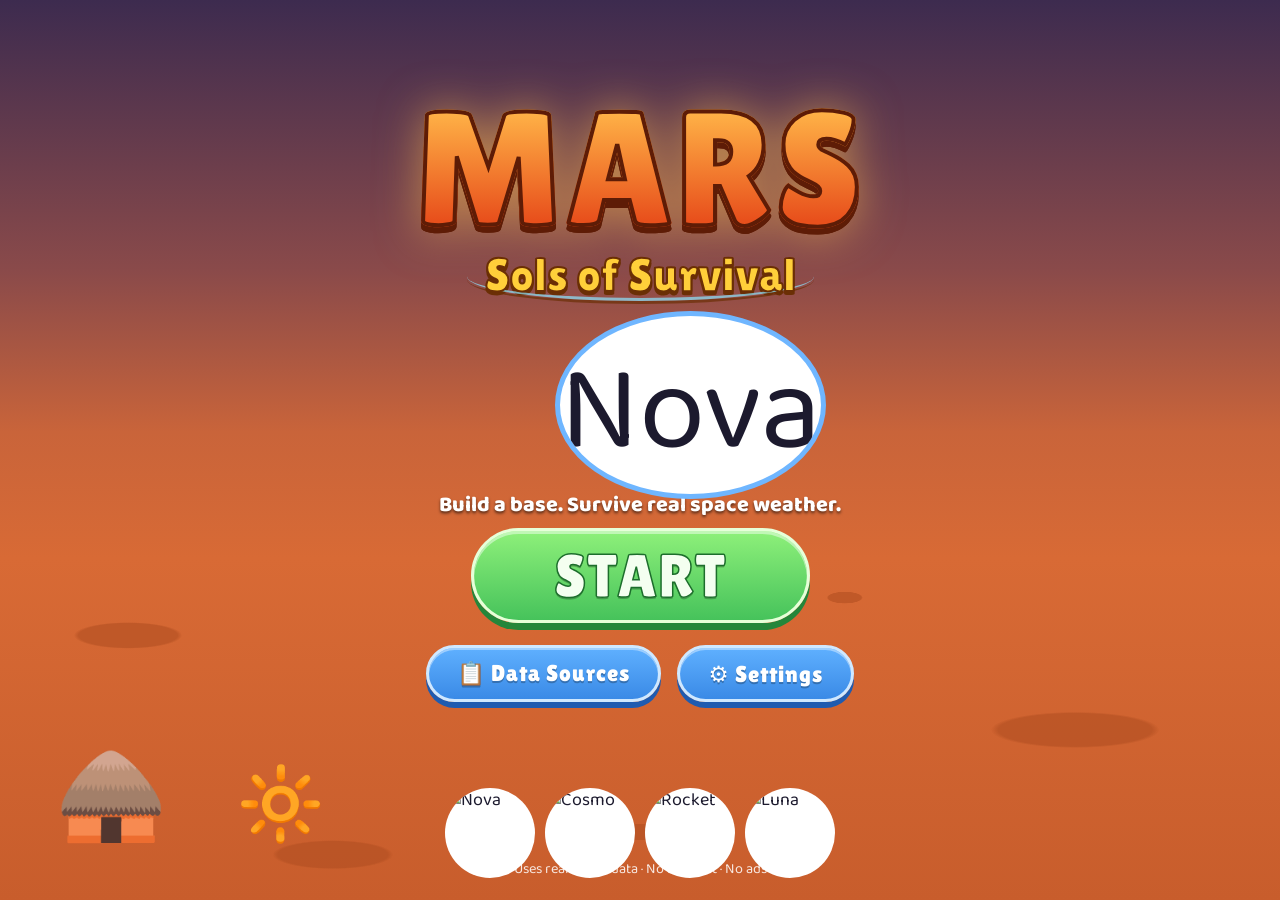
==== commit 9dcac53f: "Build design v2: kittens, base building, 5 stations, 10 mission mini-games, credits Implements GDD v" ====
--- a/index.html
+++ b/index.html
@@ -16,7 +16,7 @@
   <section id="screen-loading" class="screen active">
     <div class="hero">
       <h1 class="logo"><span class="logo-main">MARS</span><span class="logo-sub">Sols of Survival</span></h1>
-      <div class="hero-cat"><div class="bubble">Hello!</div><div class="art-slot" data-art="cat" data-emoji="🐱"></div></div>
+      <div class="hero-cat"><div class="bubble">Hello!</div><div class="art-slot" data-kitten="me"></div></div>
       <div class="loading-label">LOADING...</div>
       <div class="loadbar"><div class="loadfill" id="loadfill"></div><div class="rover" id="rover"><span class="art-slot" data-art="rover" data-emoji="🛻"></span></div></div>
     </div>
@@ -26,8 +26,9 @@
   <section id="screen-title" class="screen">
     <div class="hero">
       <h1 class="logo"><span class="logo-main">MARS</span><span class="logo-sub">Sols of Survival</span></h1>
-      <div class="hero-cat"><div class="art-slot" data-art="cat" data-emoji="🐱"></div></div>
-      <button class="btn btn-play" data-action="to-missions">PLAY</button>
+      <div class="hero-cat"><div class="art-slot" data-kitten="me"></div></div>
+      <p class="tagline">Build a base. Survive real space weather.</p>
+      <button class="btn btn-play pulse" data-action="start">START</button>
       <div class="row">
         <button class="btn btn-blue" data-action="sources">📋 Data Sources</button>
         <button class="btn btn-blue" data-action="settings">⚙️ Settings</button>
@@ -37,6 +38,17 @@
       <span class="art-slot deco-dome" data-art="habitat" data-emoji="🛖"></span>
       <span class="art-slot deco-solar" data-art="solar" data-emoji="🔆"></span>
     </div>
+    <div class="title-kittens" aria-hidden="true"><span class="art-slot" data-kitten="nova"></span><span class="art-slot" data-kitten="cosmo"></span><span class="art-slot" data-kitten="rocket"></span><span class="art-slot" data-kitten="luna"></span></div>
+    <div id="apod" class="apod hidden"></div>
+    <p class="footer-note">Uses real NASA data · No account · No ads</p>
+  </section>
+
+  <!-- ============ CHOOSE YOUR SPACE KITTEN ============ -->
+  <section id="screen-kitten" class="screen">
+    <h2 class="big-title">CHOOSE YOUR SPACE KITTEN</h2>
+    <div class="kcards" id="kitten-cards"></div>
+    <p class="hint-line" id="kitten-line"></p>
+    <div class="row"><button class="btn btn-blue" data-action="home">◀ BACK</button><button class="btn btn-play" id="btn-kitten-go" data-action="to-missions" disabled>CONTINUE ▶</button></div>
   </section>
 
   <!-- ============ CHOOSE A MISSION ============ -->
@@ -49,11 +61,11 @@
         <span class="mc-desc">5 real NASA events · about 3 minutes</span>
         <span class="mc-tag">SELECT</span>
       </button>
-      <button class="mcard m-endless" data-action="pick-mission" data-id="endless" disabled>
+      <button class="mcard m-endless" data-action="pick-mission" data-id="infinite">
         <span class="mc-art art-slot" data-art="card-endless" data-emoji="🛖"></span>
-        <span class="mc-name">ENDLESS BASE ∞</span>
-        <span class="mc-desc">Survive as long as you can</span>
-        <span class="mc-tag soon">COMING SOON</span>
+        <span class="mc-name">INFINITE BASE ∞</span>
+        <span class="mc-desc">Random real events, danger rising. Resupply every 5 Sols</span>
+        <span class="mc-tag">SELECT</span>
       </button>
       <button class="mcard m-live" data-action="pick-mission" data-id="live">
         <span class="mc-art art-slot" data-art="card-live" data-emoji="☀️"></span>
@@ -61,15 +73,15 @@
         <span class="mc-desc">3 days of the Sun's real activity this week</span>
         <span class="mc-tag live-tag">● LIVE</span>
       </button>
-      <button class="mcard m-family" data-action="pick-mission" data-id="family" disabled>
+      <button class="mcard m-family" data-action="pick-mission" data-id="family">
         <span class="mc-art art-slot" data-art="card-family" data-emoji="👨‍👩‍👧"></span>
         <span class="mc-name">FAMILY / CLASS MODE</span>
         <span class="mc-desc">Play together and talk about each choice</span>
-        <span class="mc-tag soon">COMING SOON</span>
+        <span class="mc-tag">SELECT</span>
       </button>
     </div>
     <button class="btn btn-blue btn-back" data-action="home">◀ BACK</button>
-    <div class="corner-cat"><div class="art-slot" data-art="cat-point" data-fallback-art="cat" data-emoji="🐱"></div></div>
+    <div class="corner-cat"><div class="art-slot" data-kitten="me"></div></div>
   </section>
 
   <!-- ============ CHOOSE LOCATION ============ -->
@@ -95,7 +107,7 @@
     </div>
     <p class="hint-line" id="live-status"></p>
     <button class="btn btn-blue btn-back" data-action="to-missions">◀ BACK</button>
-    <div class="corner-cat"><div class="art-slot" data-art="cat" data-emoji="🐱"></div></div>
+    <div class="corner-cat"><div class="art-slot" data-kitten="me"></div></div>
   </section>
 
   <!-- ============ BRIEFING ============ -->
@@ -106,44 +118,41 @@
   <!-- ============ GAME ============ -->
   <section id="screen-game" class="screen">
     <header class="hud">
-      <div class="sol" id="sol-label">SOL 1</div>
-      <div class="bars">
-        <div class="bar" id="bar-power"><span class="ico">⚡</span><div class="track"><div class="fill"></div><span class="num"></span></div><span class="lbl">Power</span></div>
-        <div class="bar" id="bar-life"><span class="ico">💨</span><div class="track"><div class="fill"></div><span class="num"></span></div><span class="lbl">Life Support</span></div>
-        <div class="bar" id="bar-health"><span class="ico">🧑‍🚀</span><div class="track"><div class="fill"></div><span class="num"></span></div><span class="lbl">Crew Health</span></div>
-      </div>
+      <div class="hud-left">
+        <div class="sol" id="sol-label">SOL 1</div>
+        <div class="bars">
+          <div class="bar" id="bar-power"><span class="ico">⚡</span><div class="track"><div class="fill"></div><div class="ghost"></div><span class="num"></span></div><span class="lbl">Power</span><span class="arrow"></span></div>
+          <div class="bar" id="bar-life"><span class="ico">💨</span><div class="track"><div class="fill"></div><div class="ghost"></div><span class="num"></span></div><span class="lbl">Life Support</span><span class="arrow"></span></div>
+          <div class="bar" id="bar-health"><span class="ico">❤️</span><div class="track"><div class="fill"></div><div class="ghost"></div><span class="num"></span></div><span class="lbl">Crew Health</span><span class="arrow"></span></div>
+        </div>
+        <div class="shield"><span class="lbl">🛡️ Shield</span><span class="segs" id="shield-segs"></span></div>
+      </div>
+      <div class="forecast" id="forecast"></div>
       <div class="hud-side">
-        <div class="shield"><span class="lbl">Shield Level</span><span class="shield-badge">🛡️<b id="shield-num">0</b></span></div>
-        <div class="stars"><span class="lbl">Stars</span><span class="star-badge">⭐<b id="stars-num">0</b></span></div>
+        <div class="credits" id="credits"><span class="lbl">Credits</span><span class="star-badge">🪙<b id="credits-num">0</b></span></div>
+        <div class="action-meter"><span class="lbl">Actions</span><span class="actions" id="actions"></span></div>
         <button class="icon-btn" data-action="settings" aria-label="Settings">⚙️</button>
       </div>
     </header>
 
     <div class="playfield">
       <div class="grid-wrap">
-        <svg id="grid" viewBox="0 0 600 400" role="group" aria-label="Your base. Tap a glowing tile to build."></svg>
-        <div class="net" id="net-line"></div>
-      </div>
-
-      <aside class="tray">
-        <div class="tabs">
-          <button class="tab active" data-action="tab" data-id="build">BUILD</button>
-          <button class="tab" data-action="tab" data-id="work">WORK</button>
-        </div>
-        <div id="tray-buttons" class="tray-list"></div>
-        <div class="ap-row"><span>AP</span><span class="ap" id="ap"></span></div>
-      </aside>
-    </div>
-
-    <div class="bottom-row">
+        <svg id="grid" viewBox="0 0 720 420" role="group" aria-label="Your base"></svg>
+      </div>
+    </div>
+
+    <div class="dock" id="dock">
+      <div class="balance" id="balance"></div>
+      <div class="crates" id="crates"></div>
+      <button class="btn btn-go" id="btn-launch" data-action="launch" disabled>LAUNCH SOL 1 ▶</button>
+    </div>
+
+    <div class="bottom-row" id="kitten-dock">
       <div class="cat-box">
-        <div class="cat-pic art-slot" data-art="cat" data-emoji="🐱"></div>
+        <div class="dock-kitten pose-talk" id="dock-kitten"><span class="art-slot" data-kitten="me"></span></div>
         <div class="speech" id="cat-say" aria-live="polite">Let's build!</div>
       </div>
-      <div class="forecast-col">
-        <div class="forecast" id="forecast"></div>
-        <button class="btn btn-go" id="btn-ready" data-action="ready">READY! ▶</button>
-      </div>
+      <button class="btn btn-go" id="btn-endsol" data-action="endsol">END SOL ▶</button>
     </div>
   </section>
 
@@ -190,13 +199,14 @@
         <p><span class="badge live">LIVE</span> = fetched from NASA today. <span class="badge archive">ARCHIVE</span> = real past data stored in the game. <span class="badge offline">OFFLINE</span> = live data could not load, so we used the archive.</p>
         <h3>HOW WE MADE THIS</h3>
         <p>Game code was written with help from Claude (Anthropic). The art was made with AI image tools. Our team chose and checked every NASA fact, number and design decision.</p>
-        <div class="science-cat"><div class="bubble">Science is cool!</div><div class="art-slot" data-art="cat" data-emoji="🐱"></div></div>
+        <div class="science-cat"><div class="bubble">Science is cool!</div><div class="art-slot" data-kitten="me"></div></div>
       </div>
     </div>
     <button class="btn btn-blue btn-back" data-action="home">◀ BACK</button>
   </section>
 
   <script src="data/events.js"></script>
+  <script src="data/events-infinite.js"></script>
   <script src="js/game.js"></script>
 </body>
 </html>
--- a/css/style.css
+++ b/css/style.css
@@ -522,3 +522,215 @@
 @media (prefers-reduced-motion: reduce) {
   *, *::before, *::after { animation: none !important; transition: none !important; }
 }
+
+/* =====================================================================
+   Design v2 (GDD v2): kittens, build phase, HUD v2, stations, mini-games
+   ===================================================================== */
+.pulse { animation: softpulse 1.4s ease-in-out infinite; }
+@keyframes softpulse { 50% { transform: scale(1.05); box-shadow: 0 0 18px #9dff9d; } }
+.tagline { color: #fff; font-weight: 800; font-size: 1.2rem; text-shadow: 0 2px 3px rgba(0,0,0,.6); margin: 0 0 8px; }
+.footer-note { position: absolute; bottom: 6px; left: 0; right: 0; text-align: center; color: #fff; font-size: .8rem; opacity: .85; }
+.title-kittens { display: flex; justify-content: center; gap: 10px; margin: 6px auto; }
+.title-kittens .art-slot { width: 90px; height: 90px; animation: bob 2.4s ease-in-out infinite; }
+.title-kittens .art-slot:nth-child(2) { animation-delay: .3s; } .title-kittens .art-slot:nth-child(3) { animation-delay: .6s; } .title-kittens .art-slot:nth-child(4) { animation-delay: .9s; }
+@keyframes bob { 50% { transform: translateY(-8px); } }
+.kimg { width: 100%; height: 100%; object-fit: cover; object-position: center 30%; border-radius: 50%; background: #fff; }
+.kimg.mini { width: 70px; height: 70px; flex: 0 0 70px; border: 3px solid var(--panel-border); }
+.kimg.cheer { animation: bob .8s ease-in-out infinite; }
+.kimg.worried { filter: saturate(.7); }
+.hero-cat .kimg, .corner-cat .kimg, .science-cat .kimg { border: 5px solid var(--panel-border); }
+.apod { display: flex; gap: 10px; align-items: center; max-width: 460px; margin: 10px auto 26px; background: rgba(16,42,85,.85); color: #fff; border-radius: 16px; padding: 8px; position: relative; z-index: 1; }
+.apod img, .apod-fallback { width: 90px; height: 70px; object-fit: cover; border-radius: 10px; font-size: 48px; display: grid; place-items: center; }
+.apod .small { color: #cfe3ff; }
+.apod-label { font-size: .8rem; }
+
+/* kitten select */
+.kcards { display: grid; grid-template-columns: repeat(4, minmax(0, 1fr)); gap: 16px; max-width: 1000px; margin: 20px auto; }
+.kcard { background: var(--card); border: 5px solid var(--card-border); border-radius: 24px; padding: 14px 10px; cursor: pointer; display: flex; flex-direction: column; align-items: center; gap: 6px; font-family: var(--font); transition: transform .2s; }
+.kcard .spot { width: 150px; height: 150px; border-radius: 50%; background: radial-gradient(circle, var(--kc) 0 60%, transparent 62%); padding: 8px; display: block; }
+.kcard .kname { font-family: var(--font-title); font-size: 1.8rem; color: var(--kc); -webkit-text-stroke: 1px #2b1e1a; }
+.kcard .kperk { font-size: .85rem; font-weight: 700; text-align: center; }
+.kcard.selected { transform: translateY(-10px); border-color: var(--kc); box-shadow: 0 0 0 4px #fff, 0 0 24px var(--kc); }
+
+/* HUD v2 */
+.hud { align-items: flex-start; }
+.hud-left { display: flex; flex-direction: column; gap: 6px; flex: 1 1 380px; }
+.hud-left .bars { flex-direction: column; gap: 4px; align-items: stretch; }
+.hud-left .bar { max-width: 420px; grid-template-columns: 44px 1fr 110px 54px; grid-template-rows: auto; align-items: center; }
+.hud-left .bar .ico { margin-right: 0; }
+.hud-left .bar .lbl { grid-column: 3; text-align: left; padding-left: 8px; }
+.bar .arrow { font-family: var(--font-title); color: #fff; -webkit-text-stroke: .6px #2a1a10; font-size: .95rem; }
+.sol { font-size: 2.1rem; }
+.bar .ghost { position: absolute; top: 0; bottom: 0; width: 0; transition: all .6s ease; }
+.bar .ghost.loss { background: rgba(255,255,255,.45); }
+.bar .ghost.gain { background: repeating-linear-gradient(45deg, rgba(255,255,255,.55) 0 6px, rgba(255,255,255,.15) 6px 12px); }
+.shield { display: flex; gap: 8px; align-items: center; color: #fff; font-family: var(--font-title); }
+.segs { display: flex; gap: 4px; }
+.seg { width: 44px; height: 14px; border-radius: 6px; background: rgba(0,0,0,.4); border: 2px solid #9feeff; }
+.seg.on { background: #3ce6ff; box-shadow: 0 0 10px #3ce6ff; }
+.hud > .forecast { flex: 1 1 340px; max-width: 520px; grid-template-columns: 64px 1fr; }
+.forecast.calm { background: linear-gradient(160deg, #46c35b, #24863a); }
+.forecast.danger { background: linear-gradient(160deg, #e5484d, #9c2226); }
+.forecast .fc-text b { font-family: var(--font-title); font-weight: 400; font-size: 1.15rem; }
+.forecast .dim { opacity: .25; }
+.forecast .full-fc { background: rgba(0,0,0,.25); border-radius: 8px; padding: 2px 6px; margin-top: 2px; }
+.hud-side { flex-direction: column; align-items: flex-end; }
+.credits { position: relative; display: grid; justify-items: center; color: #fff; }
+.credits .lbl, .action-meter .lbl { font-family: var(--font-title); font-size: .95rem; -webkit-text-stroke: .6px #2a1a10; }
+.credits .star-badge b { min-width: 44px; }
+.credit-pop { position: absolute; top: 40px; right: 0; white-space: nowrap; font-family: var(--font-title); color: var(--gold); -webkit-text-stroke: 1px #5e1c06; font-size: 1.3rem; animation: popup 1.6s ease forwards; pointer-events: none; z-index: 5; }
+@keyframes popup { to { transform: translateY(-50px); opacity: 0; } }
+.action-meter { display: grid; justify-items: center; color: #fff; }
+.actions { display: flex; gap: 4px; align-items: center; }
+.actions b { font-family: var(--font-title); font-weight: 400; margin-left: 4px; }
+.aseg { width: 34px; height: 18px; border-radius: 6px; background: rgba(0,0,0,.35); border: 2px solid #fff; }
+.aseg.used { background: #ffcf3a; box-shadow: 0 0 10px #ffcf3a; }
+.actions.full .aseg { background: #8a8a8a; box-shadow: none; }
+.playfield { grid-template-columns: 1fr; }
+#grid { max-width: 820px; max-height: 50vh; }
+#grid .tile.selected { fill: rgba(140, 220, 255, .5); }
+#grid .station { cursor: pointer; }
+#grid .station.pulse .sprite { animation: stpulse 1.4s ease-in-out infinite; }
+@keyframes stpulse { 50% { filter: drop-shadow(0 0 10px #fff27a); } }
+#grid .station.done .sprite { opacity: .75; }
+#grid .station-tile { cursor: pointer; fill: rgba(255, 240, 150, .2); }
+#grid .st-badge { font-size: 16px; pointer-events: none; }
+#grid .wall-ring { stroke: #8a4b2a; stroke-width: 9; stroke-linecap: round; filter: drop-shadow(0 0 4px #3ce6ff); }
+body.site-moon #grid .wall-ring { stroke: #77787f; }
+#grid .crew { pointer-events: none; transition: all 1.2s ease; clip-path: circle(48%); }
+
+/* construction dock */
+.dock { background: rgba(22, 58, 120, .92); border: 4px solid var(--panel-border); border-radius: 22px; padding: 10px; margin: 8px 0; color: #fff; }
+.balance { font-weight: 800; text-align: center; margin-bottom: 6px; }
+.balance .pos { color: #9dff9d; } .balance .neg { color: #ffb0a0; }
+.balance .cargo { margin-left: 10px; background: #ffcf3a; color: #2b1e1a; border-radius: 999px; padding: 0 10px; }
+.crates { display: grid; grid-template-columns: repeat(5, minmax(0, 1fr)); gap: 8px; }
+.crate { position: relative; background: #c98b4a; border: 4px solid #6b3f1d; border-radius: 14px; color: #fff; display: flex; flex-direction: column; align-items: center; padding: 6px; cursor: pointer; font-family: var(--font); }
+.crate.selected { outline: 4px solid #ffe27a; box-shadow: 0 0 16px #ffe27a; }
+.crate:disabled { opacity: .45; cursor: default; }
+.cr-count { position: absolute; top: 4px; right: 6px; font-family: var(--font-title); font-size: 1.1rem; }
+.cr-pic { font-size: 2.2rem; height: 54px; display: grid; place-items: center; } .cr-pic img { height: 54px; }
+.cr-name { font-family: var(--font-title); font-size: 1rem; text-align: center; line-height: 1.05; }
+.cr-eff { font-weight: 800; font-size: .85rem; }
+.cr-info { font-size: .7rem; opacity: .9; text-align: center; line-height: 1.1; }
+#btn-launch { display: block; margin: 10px auto 0; font-size: 1.4rem; }
+.bottom-row { grid-template-columns: 1fr auto; }
+.dock-kitten { width: 110px; height: 110px; flex: 0 0 auto; }
+.dock-kitten.pose-worried .kimg { filter: saturate(.6); transform: rotate(-4deg); }
+.dock-kitten.pose-happy .kimg { animation: bob 1s ease-in-out 2; }
+#btn-endsol { font-size: 1.5rem; }
+.btn.mini { font-size: .95rem; padding: 2px 12px; margin: 4px 2px 0; }
+
+/* station interior + missions */
+.overlay .modal { max-width: 900px; }
+.mcards { display: grid; grid-template-columns: 1fr 1fr; gap: 12px; margin-top: 10px; }
+.mcard2 { display: flex; flex-direction: column; gap: 4px; align-items: flex-start; text-align: left; padding: 12px; border-radius: 16px; border: 4px solid var(--card-border); background: var(--card); cursor: pointer; font-family: var(--font); font-size: 1rem; }
+.mcard2:disabled { opacity: .55; cursor: default; }
+.mc2-ico { font-size: 2.4rem; } .mc2-name { font-family: var(--font-title); font-size: 1.3rem; }
+.mcard2 .gain { color: #1d7a35; font-weight: 800; } .mcard2 .cost { color: #b3261e; font-weight: 800; }
+.mcard2 .blocked { background: #ffe1d6; border-radius: 8px; padding: 0 8px; font-weight: 700; }
+.mg-help { background: #fff1c9; border-radius: 12px; padding: 8px 12px; font-weight: 700; margin: 8px 0; }
+.mg { background: #1d3557; border-radius: 18px; padding: 14px; color: #fff; min-height: 240px; user-select: none; touch-action: none; }
+.mg.moon { filter: grayscale(.85); }
+.tray-row { display: flex; gap: 16px; align-items: center; justify-content: space-around; flex-wrap: wrap; }
+.drag { font-size: 2.4rem; cursor: grab; padding: 6px; border-radius: 12px; background: rgba(255,255,255,.12); touch-action: none; display: inline-block; }
+.drag.sel { outline: 3px solid #ffe27a; }
+.drag.used { visibility: hidden; }
+.drag.dragging { opacity: .3; }
+.ghost-drag { position: fixed; pointer-events: none; transform: translate(-50%, -50%); z-index: 100; }
+.slot { border: 3px dashed #9fd6ff; border-radius: 14px; min-width: 70px; min-height: 70px; display: grid; place-items: center; }
+.seed-tray, .ice-tray, .rocks, .plants, .layer-tray { display: flex; gap: 8px; flex-wrap: wrap; max-width: 320px; }
+.grow-trays { display: grid; grid-template-columns: repeat(4, 74px); gap: 8px; background: linear-gradient(#c66dd8, #7d3aa0); padding: 10px; border-radius: 14px; }
+.gtray.full { border-style: solid; border-color: #9dff9d; font-size: 2rem; }
+.gtray .tiny { font-size: .9rem; }
+.produce.unripe { filter: saturate(.3) brightness(1.3); transform: scale(.75); }
+.wiggle { animation: wiggle .4s; }
+@keyframes wiggle { 25% { transform: rotate(-12deg); } 75% { transform: rotate(12deg); } }
+.crate-box { min-width: 140px; min-height: 120px; font-size: 3rem; background: #6b3f1d; }
+.crate-box .food { font-size: 1rem; }
+.heater { min-width: 140px; min-height: 140px; border-radius: 50%; background: #5a6b7d; font-weight: 800; }
+.heater .window { font-size: 1.8rem; background: rgba(255,255,255,.2); border-radius: 10px; min-width: 90px; min-height: 40px; display: grid; place-items: center; }
+.ice.moon { filter: grayscale(1) brightness(.8); }
+.zone-wrap { margin-top: 14px; }
+.zone-label { font-weight: 800; }
+.zone-track { position: relative; height: 26px; border-radius: 999px; background: #3c86e8; overflow: hidden; border: 3px solid #fff; }
+.zone { position: absolute; top: 0; bottom: 0; } .zone.low { left: 0; background: #3c86e8; } .zone.green { background: #46c35b; } .zone.red { background: #e5484d; }
+.needle { position: absolute; top: -4px; bottom: -4px; width: 6px; background: #fff; box-shadow: 0 0 6px #000; transform: translateX(-3px); }
+.zone-wrap input[type=range], .mg label input { width: 100%; height: 40px; }
+.hold-bar { height: 8px; background: rgba(255,255,255,.2); border-radius: 999px; margin-top: 4px; } .hold-bar > div { height: 100%; width: 0; background: #ffcf3a; border-radius: 999px; }
+.wires { width: 100%; max-width: 480px; display: block; margin: 0 auto; touch-action: none; }
+.wires .plug { cursor: grab; stroke: #fff; stroke-width: 3; }
+.wires .socket { stroke: #fff; stroke-width: 3; }
+.wires .socket.spark { animation: spark .5s; }
+@keyframes spark { 50% { fill: #fff; } }
+.wires .wire, .wires .drag-line { fill: none; stroke-width: 8; stroke-linecap: round; }
+.battery { width: 60px; height: 100px; border: 4px solid #fff; border-radius: 10px; margin: 6px auto 0; position: relative; display: flex; align-items: flex-end; overflow: hidden; }
+.bat-fill { width: 100%; height: 0; background: #46c35b; transition: height .4s; }
+.wipe-row { display: flex; gap: 12px; justify-content: center; flex-wrap: wrap; }
+.panel-pv { background: linear-gradient(135deg, #1e5fb8, #63b8ff); border: 4px solid #ccc; border-radius: 8px; }
+.panel-pv canvas { display: block; width: 200px; max-width: 26vw; height: auto; touch-action: none; cursor: crosshair; }
+.pct-meter { position: relative; height: 22px; background: rgba(255,255,255,.2); border-radius: 999px; margin-top: 10px; overflow: hidden; }
+#pct-fill { height: 100%; width: 0; background: #ffcf3a; } #pct-num { position: absolute; inset: 0; text-align: center; font-weight: 800; color: #1c1a2e; }
+.sun-row { display: flex; justify-content: space-around; align-items: flex-end; height: 120px; }
+.low-sun { font-size: 3rem; } .vpanel { width: 26px; height: 110px; background: linear-gradient(#63b8ff, #1e5fb8); border: 3px solid #ddd; transform-origin: bottom center; }
+.column { display: flex; flex-direction: column; gap: 4px; align-items: center; background: rgba(255,255,255,.1); padding: 8px; border-radius: 12px; }
+.lslot { min-width: 180px; min-height: 48px; }
+.layer { font-size: 1.1rem; font-weight: 800; }
+.l-gravel { background: #8a7a6a; } .l-charcoal { background: #222; } .l-membrane { background: #eee; color: #222; }
+.drops.clear { color: #7fd3ff; font-weight: 800; }
+.press { display: flex; flex-direction: column; gap: 4px; align-items: center; }
+.press .drag { font-size: 1.8rem; padding: 2px; }
+.brick.moon { filter: grayscale(1); }
+.dome { position: relative; width: 300px; height: 170px; border-radius: 150px 150px 0 0; background: rgba(200,230,255,.25); border: 4px solid #cfe8ff; }
+.weak { position: absolute; width: 56px; height: 56px; min-width: 0; min-height: 0; border-color: #ff5a5a; background: rgba(255,60,60,.35); animation: glow2 1s infinite; }
+.weak:nth-child(1) { left: 10px; top: 100px; } .weak:nth-child(2) { left: 60px; top: 30px; } .weak:nth-child(3) { left: 122px; top: 4px; } .weak:nth-child(4) { left: 184px; top: 30px; } .weak:nth-child(5) { left: 234px; top: 100px; }
+.weak.fixed { background: rgba(60,160,255,.4); border-color: #3ce6ff; animation: none; font-size: 1.8rem; }
+@keyframes glow2 { 50% { box-shadow: 0 0 14px #ff5a5a; } }
+.streaks { position: absolute; bottom: 8px; left: 0; right: 0; text-align: center; color: #ffe27a; }
+.wall-tank { width: 120px; height: 160px; border: 4px solid #cfe8ff; border-radius: 10px; position: relative; display: flex; align-items: flex-end; overflow: hidden; }
+.wt-fill { width: 100%; height: 0; background: #3c86e8; }
+.scanner { min-width: 150px; min-height: 110px; background: #111; }
+.pbars { display: inline-flex; gap: 2px; } .pbars i { display: inline-block; width: 10px; height: 26px; border-radius: 2px; }
+.pbars.big i { width: 24px; height: 60px; }
+.chart { display: flex; flex-direction: column; gap: 6px; }
+.pat { display: flex; gap: 8px; align-items: center; background: #fff; border-radius: 10px; border: 3px solid #ccc; padding: 4px 8px; font-weight: 800; cursor: pointer; font-family: var(--font); }
+.scope { font-size: 3rem; text-align: center; position: relative; } .scope .spot { font-size: .9rem; position: absolute; margin-left: -34px; margin-top: 18px; color: #5e1c06; }
+.waves { width: 100%; height: 120px; background: #0c1b33; border-radius: 12px; }
+.w-sun { fill: none; stroke: #ff9a3c; stroke-width: 4; } .w-me { fill: none; stroke: #63b8ff; stroke-width: 4; stroke-dasharray: 8 4; }
+.mg label { display: block; font-weight: 800; margin-top: 6px; }
+.result .cat-line .kimg { width: 80px; height: 80px; }
+.earth-anim { display: flex; gap: 14px; align-items: center; font-size: 1.8rem; margin: 6px 0; }
+.earth-anim .msg { animation: fly 1.6s linear infinite; }
+@keyframes fly { from { transform: translateX(-20px); } to { transform: translateX(40px); } }
+.earth-anim .clock { font-size: 1rem; font-weight: 800; }
+.anim-sep, .anim-flare, .anim-cme { animation: flick .4s 4; } @keyframes flick { 50% { opacity: .3; } }
+.rover-photo { margin: 8px 0; } .rover-photo img { width: 100%; max-height: 220px; object-fit: cover; border-radius: 12px; } .rover-photo figcaption { font-size: .8rem; }
+.talk-card { background: #e8e1ff; border-radius: 12px; padding: 10px 12px; margin-top: 8px; font-size: 1.05rem; }
+
+/* debrief v2 */
+.certificate { display: flex; gap: 16px; align-items: center; background: linear-gradient(135deg, #fff4df, #ffe2a8); border: 6px double #c98b4a; border-radius: 20px; padding: 14px; }
+.cert-kitten { width: 140px; height: 140px; flex: 0 0 140px; }
+.cert-title { font-family: var(--font-title); letter-spacing: 2px; color: #9c4a1d; }
+svg.chart { width: 100%; max-width: 520px; display: block; margin: 12px auto 0; background: #fbf7ef; border-radius: 12px; }
+svg.chart polyline { fill: none; stroke-width: 3; } svg.chart .axis { stroke: #999; } svg.chart .tick { font-size: 9px; fill: #555; }
+.c-power { stroke: var(--power); color: #b06d00; } .c-life { stroke: var(--life); color: #1678a8; } .c-health { stroke: var(--health); color: #1d7a35; }
+.legend { display: flex; gap: 14px; justify-content: center; font-weight: 800; font-size: .9rem; }
+.grownups { background: #eef6ff; border-radius: 12px; padding: 8px 12px; margin-top: 10px; }
+@media print { .screen:not(#screen-debrief), .overlay, .row { display: none !important; } #screen-debrief { display: block !important; } body { background: #fff; } }
+
+@media (max-width: 900px) {
+  .kcards { grid-template-columns: repeat(2, minmax(0, 1fr)); }
+  .crates { grid-template-columns: repeat(3, minmax(0, 1fr)); }
+  .mcards { grid-template-columns: 1fr; }
+  .hud > .forecast { order: 3; flex-basis: 100%; max-width: none; }
+}
+@media (max-width: 640px) {
+  .kcard .spot { width: 110px; height: 110px; }
+  .crates { grid-template-columns: repeat(2, minmax(0, 1fr)); }
+  .hud-left .bar { grid-template-columns: 36px 1fr 96px 40px; }
+  .hud-side { flex-direction: row; }
+  .dock-kitten { width: 70px; height: 70px; }
+  .bottom-row { grid-template-columns: 1fr; }
+  .grow-trays { grid-template-columns: repeat(2, 74px); }
+  .dome { transform: scale(.85); }
+}
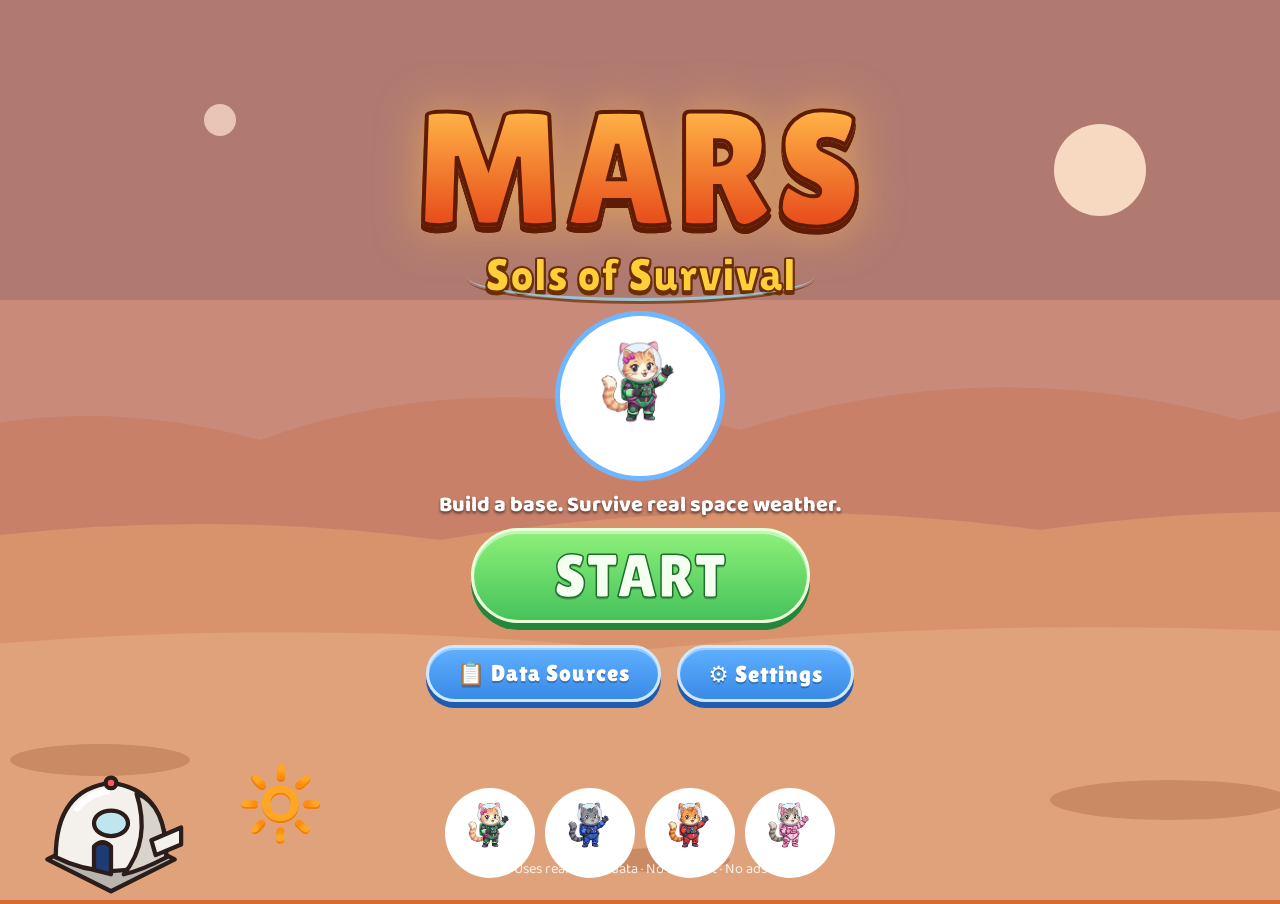
==== commit 225220e1: "Add drawn SVG art for base, stations, backgrounds and menus; per-screen music Flat style and palette" ====
--- a/index.html
+++ b/index.html
@@ -167,6 +167,7 @@
       <button class="close-x" data-action="close-settings" aria-label="Close settings">✕</button>
       <h2 id="settings-title" class="big-title small">SETTINGS</h2>
       <div class="set-row"><span class="set-ico">🔊</span><span class="set-name">SOUND</span><button class="toggle" data-action="toggle" data-id="sound" role="switch"></button></div>
+      <div class="set-row"><span class="set-ico">🎵</span><span class="set-name">MUSIC</span><button class="toggle" data-action="toggle" data-id="music" role="switch"></button></div>
       <div class="set-row"><span class="set-ico">💬</span><span class="set-name">READ ALOUD</span><button class="toggle" data-action="toggle" data-id="readAloud" role="switch"></button></div>
       <div class="set-row"><span class="set-ico">🔠</span><span class="set-name">TEXT SIZE</span><input type="range" id="text-size" min="14" max="24" step="1" aria-label="Text size"></div>
       <div class="set-row"><span class="set-ico">🌙</span><span class="set-name">CALM MODE</span><button class="toggle" data-action="toggle" data-id="calm" role="switch"></button></div>
--- a/css/style.css
+++ b/css/style.css
@@ -57,8 +57,8 @@
   --ground-dark: #6c6e78;
   background-image: var(--bg-image), linear-gradient(180deg, #05060f 0%, #10142a 40%, #3a3d4a 52%, #8d8f98 64%, #7a7c86 100%);
 }
-body.has-bg-mars.site-mars { --bg-image: url("../assets/bg-mars.png"); }
-body.has-bg-moon.site-moon { --bg-image: url("../assets/bg-moon.png"); }
+body.has-bg-mars.site-mars { --bg-image: var(--bg-mars-url); }
+body.has-bg-moon.site-moon { --bg-image: var(--bg-moon-url); }
 
 /* drawn craters, hidden once a real background image is loaded */
 body::before {
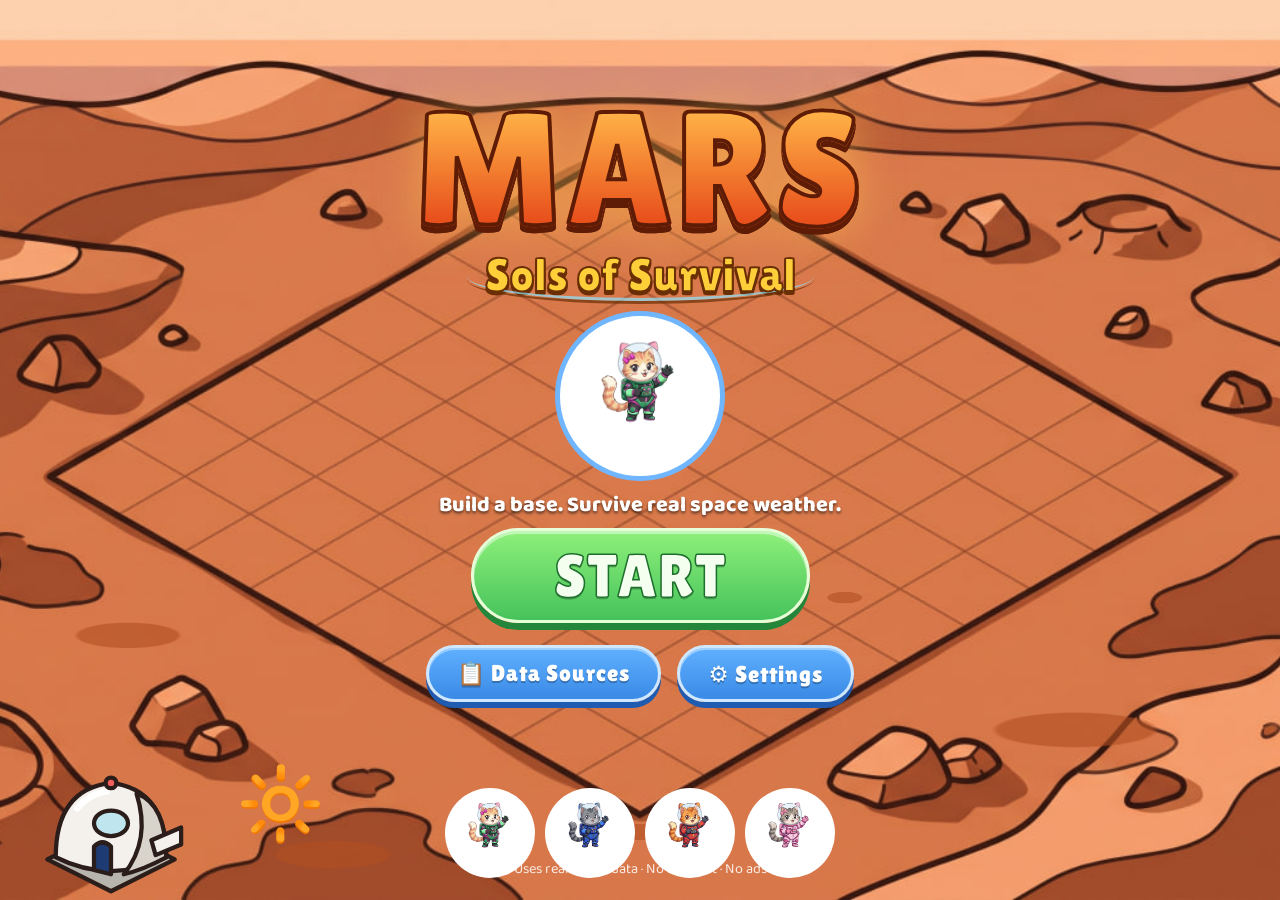
==== commit 7bd2a3d9: "Use team plot art, full-screen layout, glowing stations, station interiors, generative music - Base " ====
--- a/index.html
+++ b/index.html
@@ -137,7 +137,7 @@
 
     <div class="playfield">
       <div class="grid-wrap">
-        <svg id="grid" viewBox="0 0 720 420" role="group" aria-label="Your base"></svg>
+        <svg id="grid" viewBox="0 0 1280 714" preserveAspectRatio="xMidYMid slice" role="group" aria-label="Your base"></svg>
       </div>
     </div>
 
--- a/css/style.css
+++ b/css/style.css
@@ -734,3 +734,92 @@
   .grow-trays { grid-template-columns: repeat(2, 74px); }
   .dome { transform: scale(.85); }
 }
+
+/* ===== v2.1: full-screen layout (no scrolling), plot images, glowing stations ===== */
+body.site-mars { --bg-image: url("../assets/plot-mars.jpg"); }
+body.site-moon { --bg-image: url("../assets/plot-moon.webp"); }
+html, body { height: 100%; overflow: hidden; }
+.screen.active { height: 100vh; height: 100dvh; overflow: hidden; }
+.screen:not(#screen-game).active { overflow-y: auto; }
+#screen-game.active { display: block; padding: 0; position: relative; }
+#screen-game .playfield { position: absolute; inset: 0; display: block; }
+#screen-game .grid-wrap { width: 100%; height: 100%; }
+#grid { width: 100%; height: 100%; max-width: none; max-height: none; }
+#screen-game .hud { position: absolute; top: 8px; left: 12px; right: 12px; z-index: 3; pointer-events: none; }
+#screen-game .hud > * { pointer-events: auto; }
+#screen-game .hud-left { background: rgba(43, 30, 26, .55); border-radius: 18px; padding: 6px 10px; flex: 0 1 420px; }
+#screen-game .dock { position: absolute; left: 12px; right: 12px; bottom: 96px; z-index: 3; margin: 0; }
+#screen-game .bottom-row { position: absolute; left: 12px; right: 12px; bottom: 8px; z-index: 3; }
+#screen-game .speech { margin-bottom: 8px; max-width: 560px; }
+#grid .tile { fill: transparent; stroke: transparent; filter: none; }
+#grid .tile.can-place { stroke: #fff6a8; stroke-width: 3; stroke-dasharray: none; fill: rgba(255, 240, 140, .35); filter: drop-shadow(0 0 6px #fff27a); }
+#grid .tile.station-tile { fill: rgba(120, 255, 240, .22); stroke: #8ff7ff; stroke-width: 3; stroke-dasharray: none; animation: tileglow 1.2s ease-in-out infinite; }
+@keyframes tileglow { 50% { fill: rgba(120, 255, 240, .5); } }
+#grid .station.pulse .sprite { animation: stglow 1.2s ease-in-out infinite; }
+@keyframes stglow { 0%, 100% { filter: drop-shadow(0 0 6px #fffbcc) drop-shadow(0 0 14px #ffd84a); } 50% { filter: drop-shadow(0 0 12px #ffffff) drop-shadow(0 0 30px #ffcf3a) drop-shadow(0 0 46px #ff9a3c); } }
+#grid .station:hover .sprite { filter: drop-shadow(0 0 16px #fff) drop-shadow(0 0 40px #3ce6ff) !important; }
+#grid .st-badge { font-size: 26px; }
+#grid .wall-ring { stroke-width: 14; }
+.overlay .modal { max-height: calc(100dvh - 32px); overflow-y: auto; margin: auto; }
+
+/* full-screen station interior with zoom-in */
+.overlay[data-kind="station"] { padding: 0; background: var(--int-bg, #1d3557); animation: zoomin .45s ease-out; }
+.overlay[data-kind="station"] .modal { max-width: none; width: 100%; max-height: 100dvh; height: 100dvh; border-radius: 0; margin: 0; background: transparent; border: 0; box-shadow: none; color: #fff; display: flex; flex-direction: column; }
+@keyframes zoomin { from { transform: scale(.35); opacity: 0; border-radius: 50%; } to { transform: scale(1); opacity: 1; } }
+.int-scene { position: relative; flex: 1; display: grid; grid-template-columns: minmax(180px, 30%) 1fr; gap: 16px; align-items: center; padding: 16px 24px; min-height: 0; }
+.int-art img { width: 100%; max-height: 52vh; object-fit: contain; filter: drop-shadow(0 10px 0 rgba(0,0,0,.25)); }
+.int-title { font-family: var(--font-title); font-size: 2.4rem; -webkit-text-stroke: 1.5px #2B1E1A; color: #fff; margin: 0; }
+.int-floor { position: absolute; left: 0; right: 0; bottom: 0; height: 26%; background: rgba(0,0,0,.18); z-index: -1; }
+.overlay[data-kind="station"] .mcard2 { color: var(--ink); }
+.overlay[data-kind="station"] .mg-head h2 { color: #fff; }
+.overlay[data-kind="station"] .mg { flex: 1; min-height: 0; overflow: auto; }
+.overlay[data-kind="station"] .result { background: var(--card); color: var(--ink); border-radius: 22px; padding: 16px; max-width: 860px; margin: auto; }
+.overlay[data-kind="station"] .modal-actions { padding: 8px 24px 16px; }
+.int-power { --int-bg: linear-gradient(180deg, #24407a 0%, #3C6FD1 60%, #1F3B73 100%); }
+.int-greenhouse { --int-bg: linear-gradient(180deg, #5b3d8f 0%, #8E6CCF 55%, #3f7a45 100%); }
+.int-water { --int-bg: linear-gradient(180deg, #1f4f7a 0%, #4FA3E0 60%, #2a6c9c 100%); }
+.int-shield { --int-bg: linear-gradient(180deg, #5c2b1a 0%, #A9502F 60%, #6e3220 100%); }
+.int-lab { --int-bg: linear-gradient(180deg, #1B1F3A 0%, #3a3f6e 60%, #1F3B73 100%); }
+.chip { display: inline-flex; gap: 4px; align-items: center; background: rgba(255,255,255,.9); color: var(--ink); border-radius: 999px; padding: 2px 10px; font-weight: 800; font-size: .95rem; margin: 2px; }
+.chip.up { background: #c9f5d4; } .chip.down { background: #ffd4d0; }
+@media (max-width: 900px) { .int-scene { grid-template-columns: 1fr; } .int-art img { max-height: 22vh; } #screen-game .dock { bottom: 120px; } }
+@media (max-height: 760px) { .crates .cr-info { display: none; } .dock-kitten { width: 72px; height: 72px; } .speech { font-size: .95rem; padding: 6px 12px; } }
+.brief-grid { display: grid; grid-template-columns: repeat(5, 1fr); gap: 8px; margin: 12px 0; text-align: center; font-weight: 800; }
+.brief-grid div { background: #fff4df; border: 3px solid var(--card-border); border-radius: 14px; padding: 6px; }
+.brief-grid span { display: block; font-size: 2rem; }
+.brief-steps { text-align: center; font-weight: 800; margin: 8px 0; }
+.choice .cost { display: block; margin-top: 4px; }
+@media (max-width: 640px) { .brief-grid { grid-template-columns: repeat(3, 1fr); } }
+#screen-missions.active, #screen-location.active { justify-content: center; padding-top: 8px; padding-bottom: 8px; }
+#screen-missions .big-title, #screen-location .big-title { margin: 0 0 6px; }
+@media (max-height: 820px) { .mcard { min-height: 0; } .cards4 { gap: 12px; margin: 8px auto; } .lc-pic { width: 110px; height: 110px; } .lcard { gap: 4px; padding: 10px 14px; } }
+#screen-missions.active, #screen-location.active { overflow: hidden; }
+@media (max-width: 640px) {
+  #screen-game .hud { gap: 4px; top: 4px; left: 6px; right: 6px; }
+  #screen-game .hud-left { flex: 1 1 60%; padding: 4px 6px; gap: 2px; }
+  #screen-game .sol { font-size: 1.3rem; -webkit-text-stroke: 1px #5e1c06; }
+  #screen-game .hud-left .bar { grid-template-columns: 22px 1fr 34px; }
+  #screen-game .bar .lbl { display: none; }
+  #screen-game .bar .ico { font-size: 1rem; }
+  #screen-game .bar .track { height: 18px; border-width: 2px; }
+  #screen-game .bar .num { font-size: .8rem; }
+  #screen-game .bar .arrow { grid-column: 3; font-size: .75rem; }
+  #screen-game .seg { width: 22px; height: 8px; }
+  #screen-game .hud-side { flex-direction: column; gap: 2px; }
+  #screen-game .credits .lbl, #screen-game .action-meter .lbl { display: none; }
+  #screen-game .star-badge { width: 40px; height: 40px; font-size: 1.5rem; }
+  #screen-game .aseg { width: 20px; height: 12px; }
+  #screen-game .icon-btn { width: 36px; height: 36px; font-size: 1rem; }
+  #screen-game .hud > .forecast { order: 3; flex-basis: 100%; padding: 4px 8px; grid-template-columns: 34px 1fr; border-width: 3px; border-radius: 14px; }
+  #screen-game .forecast .big-ico { font-size: 1.6rem; }
+  #screen-game .forecast .fc-label { display: none; }
+  #screen-game .forecast .meta { font-size: .72rem; }
+  #screen-game .forecast .fc-text b { font-size: .9rem; }
+  #screen-game .speech { font-size: .85rem; padding: 6px 10px; margin-bottom: 4px; }
+  #screen-game .dock-kitten { width: 52px; height: 52px; }
+  #screen-game #btn-endsol { font-size: 1.1rem; padding: 6px 14px; }
+  #screen-game .bottom-row { grid-template-columns: 1fr auto; align-items: end; }
+  #screen-game .dock { bottom: 84px; padding: 6px; }
+  .crate { padding: 3px; } .cr-pic, .cr-pic img { height: 34px; font-size: 1.6rem; } .cr-eff { font-size: .7rem; }
+  .crates { grid-template-columns: repeat(5, minmax(0, 1fr)); gap: 4px; } .cr-name { font-size: .7rem; }
+}
